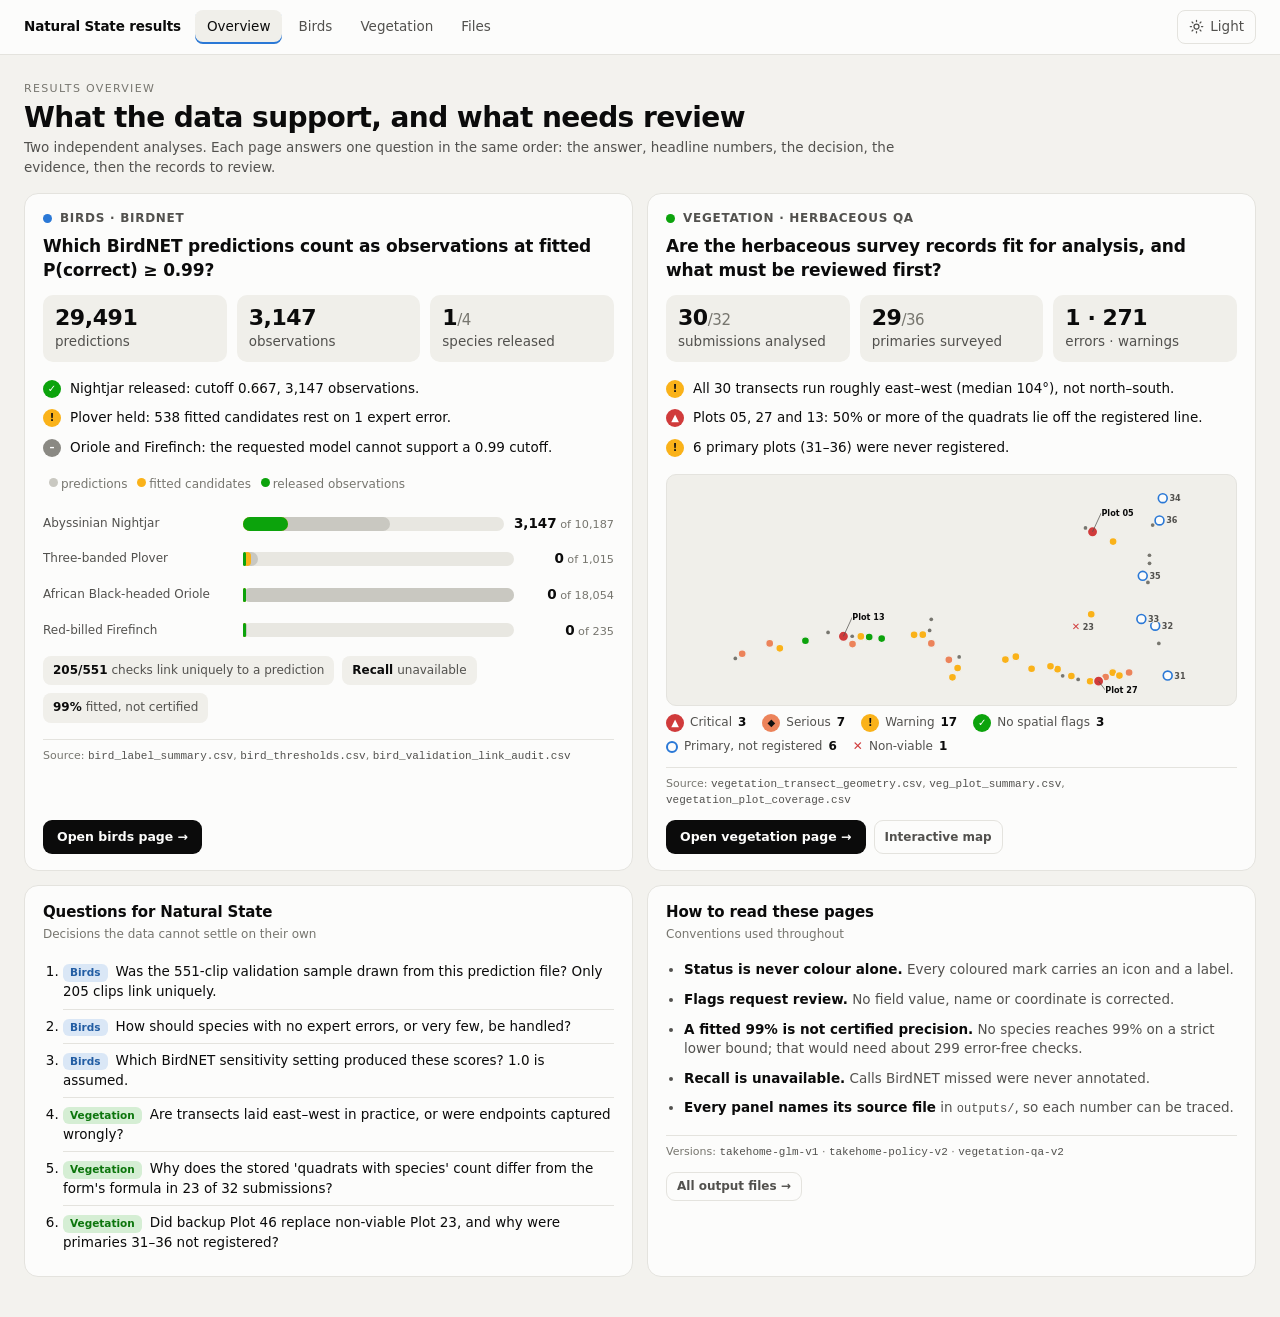
==== outputs/dashboard/index.html @ ff67991f "Add dashboard for analysis results and output downloads" ====
<!doctype html>
<html lang="en">
<head>
<meta charset="utf-8">
<meta name="viewport" content="width=device-width, initial-scale=1">
<title>Results overview</title>
<script>try{var t=localStorage.getItem('ns-theme');if(t==='light'||t==='dark')document.documentElement.dataset.theme=t}catch(e){}</script>
<style>/* Results dashboard. Inlined into every page by src/dashboard.py. */
:root {
  --page:#f3f2ee; --s1:#fcfcfb; --s2:#f0efea; --ln:#e4e3de; --track:#e8e7e1;
  --t1:#0b0b0b; --t2:#52514e; --t3:#77766f; --blue:#2a78d6; --muted-bar:#c9c8c1;
  --answer-bg:#eaf2fc; --answer-ln:#bcd5f3; --answer-t:#1d5fae;
  --good:#0ca30c; --warning:#fab219; --serious:#ec835a; --critical:#d03b3b; --info:#8a8983;
  color-scheme: light;
}
/* Dark tokens: follow the OS until the viewer picks a theme (data-theme on <html>). */
@media (prefers-color-scheme: dark) {
  :root:not([data-theme="light"]) {
    --page:#121211; --s1:#1a1a19; --s2:#22221f; --ln:#2e2e2a; --track:#2a2a27;
    --t1:#f0efec; --t2:#c3c2b7; --t3:#8f8e86; --blue:#3987e5; --muted-bar:#4a4944;
    --answer-bg:#172030; --answer-ln:#23406a; --answer-t:#86b6ef; color-scheme: dark;
  }
}
:root[data-theme="dark"] {
  --page:#121211; --s1:#1a1a19; --s2:#22221f; --ln:#2e2e2a; --track:#2a2a27;
  --t1:#f0efec; --t2:#c3c2b7; --t3:#8f8e86; --blue:#3987e5; --muted-bar:#4a4944;
  --answer-bg:#172030; --answer-ln:#23406a; --answer-t:#86b6ef; color-scheme: dark;
}
* { box-sizing:border-box; }
html { -webkit-text-size-adjust:100%; }
body { margin:0; background:var(--page); color:var(--t1); font:13.5px/1.45 Inter, "Segoe UI", system-ui, -apple-system, sans-serif; }
a { color:inherit; }
code { font:12px ui-monospace, Consolas, monospace; }
button, select, input { font:inherit; color:inherit; }
:focus-visible { outline:2px solid var(--blue); outline-offset:2px; }

/* navigation */
.nav { position:sticky; top:0; z-index:5; display:flex; align-items:center; gap:6px 14px; flex-wrap:wrap;
  padding:10px 24px; background:var(--s1); border-bottom:1px solid var(--ln); }
.brand { font-weight:700; letter-spacing:-.01em; }
.tabs { display:flex; gap:4px; overflow-x:auto; max-width:100%; }
.tab { padding:7px 12px; border-radius:8px; color:var(--t2); text-decoration:none; white-space:nowrap; }
.tab:hover { color:var(--t1); background:var(--s2); }
.tab.on { color:var(--t1); background:var(--s2); box-shadow:inset 0 -2px 0 var(--blue); }
.theme { margin-left:auto; display:inline-flex; align-items:center; gap:6px; padding:6px 11px; border-radius:8px;
  border:1px solid var(--ln); background:var(--s1); cursor:pointer; color:var(--t2); }
.theme:hover { color:var(--t1); background:var(--s2); }
.theme svg { width:15px; height:15px; }
.theme .moon, .theme[data-mode="dark"] .sun { display:none; }
.theme[data-mode="dark"] .moon { display:inline; }

/* page frame */
.wrap { max-width:1360px; margin:0 auto; padding:26px 24px 40px; }
.eyebrow { font-size:11px; letter-spacing:.12em; text-transform:uppercase; color:var(--t3); }
h1 { font-size:28px; margin:4px 0; letter-spacing:-.02em; line-height:1.2; }
.sub { color:var(--t2); margin:0 0 16px; max-width:900px; }
.answer { background:var(--answer-bg); border:1px solid var(--answer-ln); border-radius:12px; padding:11px 14px; margin:0 0 14px; }
.answer b { color:var(--answer-t); margin-right:4px; }
.notice { border:1px dashed var(--t3); border-radius:12px; padding:16px 18px; color:var(--t2); background:var(--s1); }
.notice b { color:var(--t1); }
.stack { display:grid; gap:14px; }
.grid { display:grid; grid-template-columns:7fr 5fr; gap:14px; align-items:start; }
.two { display:grid; grid-template-columns:1fr 1fr; gap:14px; align-items:stretch; }
.card { background:var(--s1); border:1px solid var(--ln); border-radius:14px; padding:16px 18px; min-width:0; }
.card h2 { font-size:15px; margin:0; letter-spacing:-.01em; }
.cs { color:var(--t3); font-size:12px; margin:2px 0 12px; }
.src { color:var(--t3); font-size:11px; margin-top:12px; border-top:1px solid var(--ln); padding-top:8px; }
.src code { color:var(--t2); font-size:11px; }
.note { color:var(--t3); font-size:11.5px; margin-top:8px; }
.btn { display:inline-flex; align-items:center; gap:6px; padding:7px 13px; border-radius:9px; font-weight:600; font-size:12.5px;
  text-decoration:none; cursor:pointer; border:1px solid transparent; white-space:nowrap; }
.btn.primary { background:var(--t1); color:var(--s1); }
.btn.primary:hover { opacity:.88; }
.btn.ghost { padding:5px 10px; font-size:12px; background:transparent; color:var(--t2); border-color:var(--ln); }
.btn.ghost:hover { background:var(--s2); color:var(--t1); }
.actions { display:flex; gap:8px; flex-wrap:wrap; margin-top:12px; }

/* headline numbers */
.kpis { display:grid; grid-template-columns:repeat(auto-fit, minmax(170px, 1fr)); gap:12px; margin-bottom:14px; }
.kpi { background:var(--s1); border:1px solid var(--ln); border-radius:14px; padding:14px 16px; }
.kpis.mini { grid-template-columns:repeat(3, 1fr); gap:10px; margin-bottom:12px; }
.kpis.mini .kpi { background:var(--s2); border:0; border-radius:10px; padding:10px 12px; }
.kv { font-size:26px; font-weight:700; letter-spacing:-.02em; font-variant-numeric:tabular-nums; line-height:1.15; }
.mini .kv { font-size:22px; }
.kv small { font-size:15px; color:var(--t3); font-weight:500; }
.kl { color:var(--t2); margin-top:2px; }
.ks { color:var(--t3); font-size:11px; margin-top:2px; }

/* status: never colour alone, always icon + label */
.ic { flex:0 0 18px; width:18px; height:18px; border-radius:50%; display:inline-flex; align-items:center; justify-content:center;
  font-size:10px; font-weight:800; font-style:normal; line-height:1; }
.s-critical { background:var(--critical); color:#fff; } .s-serious { background:var(--serious); color:#111; }
.s-warning { background:var(--warning); color:#111; } .s-good { background:var(--good); color:#fff; }
.s-info { background:var(--info); color:#fff; }
.chip { display:inline-flex; align-items:center; gap:6px; background:var(--s2); border-radius:20px; padding:2px 10px 2px 3px;
  font-size:12px; white-space:nowrap; }
.chip .ic { flex-basis:17px; width:17px; height:17px; }
.sv { display:inline-block; width:9px; height:9px; border-radius:50%; margin:0 3px 0 6px; vertical-align:1px; }
.fl { list-style:none; padding:0; margin:0 0 12px; }
.fl li { display:flex; gap:9px; align-items:flex-start; padding:5px 0; }
.fl .ic { margin-top:1px; }

/* overview */
.ov { display:flex; flex-direction:column; }
.ovh { font-size:12px; letter-spacing:.06em; text-transform:uppercase; color:var(--t2); display:flex; align-items:center; gap:8px; font-weight:600; }
.dot { width:9px; height:9px; border-radius:50%; display:inline-block; }
.q { font-size:17px; font-weight:650; letter-spacing:-.01em; margin:6px 0 12px; }
.ov .actions { margin-top:auto; padding-top:12px; }
.limits { display:flex; flex-wrap:wrap; gap:8px; margin:8px 0 4px; }
.limits span { background:var(--s2); border-radius:8px; padding:6px 10px; color:var(--t2); font-size:12px; }
.limits b { color:var(--t1); margin-right:4px; }
.qs { margin:0; padding-left:20px; }
.qs li { padding:7px 0; border-top:1px solid var(--ln); } .qs li:first-child { border-top:0; }
.tag { display:inline-block; font-size:10.5px; font-weight:650; border-radius:6px; padding:1px 7px; margin-right:8px; }
.tag-birds { background:color-mix(in srgb, var(--blue) 16%, transparent); color:color-mix(in srgb, var(--blue) 75%, var(--t1)); }
.tag-vegetation { background:color-mix(in srgb, var(--good) 16%, transparent); color:color-mix(in srgb, var(--good) 70%, var(--t1)); }
.rules { margin:0; padding-left:18px; } .rules li { padding:5px 0; color:var(--t2); } .rules b { color:var(--t1); }

/* birds */
.scs { display:grid; grid-template-columns:repeat(auto-fit, minmax(240px, 1fr)); gap:12px; }
.sc { background:var(--s2); border-radius:12px; padding:12px 14px; display:flex; flex-direction:column; gap:10px; }
.scn { font-weight:650; font-size:14px; }
.sc .chip { align-self:flex-start; background:var(--s1); }
.scg { display:grid; grid-template-columns:repeat(3, 1fr); gap:6px; }
.scg b { display:block; font-size:17px; font-variant-numeric:tabular-nums; } .scg b small { font-size:12px; color:var(--t3); font-weight:500; }
.scg span { color:var(--t3); font-size:11px; }
.scw { color:var(--t2); font-size:12px; border-top:1px solid var(--ln); padding-top:8px; }
.cms { display:grid; grid-template-columns:repeat(auto-fit, minmax(250px, 1fr)); gap:12px; }
.cm { background:var(--s2); border-radius:10px; padding:10px 10px 8px; }
.cmh { font-size:12.5px; font-weight:650; margin:0 4px 4px; }
.cap { display:flex; flex-wrap:wrap; gap:4px 12px; font-size:11.5px; color:var(--t2); margin:2px 4px 0; }
.cap b { color:var(--t1); font-variant-numeric:tabular-nums; }
.ln-solid, .ln-dot { display:inline-block; width:16px; height:0; vertical-align:3px; margin-right:4px; border-top:2px solid var(--c, var(--t2)); }
.ln-dot { border-top-style:dotted; }
.fu { display:grid; grid-template-columns:minmax(120px, 190px) 1fr minmax(90px, auto); gap:10px; align-items:center; margin:8px 0; }
.ful { color:var(--t2); font-size:12px; overflow:hidden; text-overflow:ellipsis; white-space:nowrap; }
.fut { position:relative; height:14px; background:var(--track); border-radius:7px; }
.fb { position:absolute; left:0; top:0; height:14px; border-radius:7px; min-width:3px; }
.fb.pred { background:var(--muted-bar); }
.fun { text-align:right; font-weight:650; font-variant-numeric:tabular-nums; white-space:nowrap; } .fun small { color:var(--t3); font-weight:500; }
.lims { display:grid; grid-template-columns:repeat(auto-fit, minmax(200px, 1fr)); gap:12px; }
.lims div { background:var(--s2); border-radius:10px; padding:10px 12px; }
.lims b { display:block; font-size:17px; } .lims b small { font-size:12px; color:var(--t3); font-weight:500; }
.lims span { color:var(--t2); font-size:12px; }

/* vegetation */
.mapwrap { background:var(--s2); border-radius:10px; border:1px solid var(--ln); padding:4px; }
.legend { display:flex; flex-wrap:wrap; gap:6px 16px; margin-top:8px; color:var(--t2); font-size:12px; }
.lg { display:inline-flex; align-items:center; gap:6px; } .lg b { color:var(--t1); }
.ring { width:12px; height:12px; border-radius:50%; border:2px solid var(--blue); display:inline-block; }
.xx { color:var(--critical); font-weight:800; }
.fd { display:grid; grid-template-columns:22px 1fr auto; gap:10px; align-items:start; padding:10px 0; border-top:1px solid var(--ln); }
.fd:first-of-type { border-top:0; }
.ft { font-weight:600; } .fs { color:var(--t3); font-size:12px; }
.fn { font-size:18px; font-weight:700; font-variant-numeric:tabular-nums; } .fn small { font-size:12px; color:var(--t3); font-weight:500; }
.prio { margin-top:12px; background:var(--s2); border-radius:10px; padding:12px 14px; font-size:12px; color:var(--t2); }
.prioh { color:var(--t1); font-weight:650; margin-bottom:6px; }
.prio .pr { display:grid; grid-template-columns:17px 120px 1fr; gap:8px; align-items:center; padding:3px 0; }
.prio .ic { width:17px; height:17px; }
.prio b { color:var(--t1); font-weight:600; }
.prio p { margin:8px 0 0; color:var(--t3); font-size:11.5px; }
.br { display:grid; grid-template-columns:minmax(150px, 250px) 1fr 40px; gap:10px; align-items:center; margin:6px 0; }
.bl { color:var(--t2); font-size:12px; white-space:nowrap; overflow:hidden; text-overflow:ellipsis; display:flex; gap:6px; align-items:center; }
.bl code { color:var(--t1); font-size:11px; }
.bl .ic { width:14px; height:14px; flex-basis:14px; font-size:8px; }
.bt { height:10px; background:var(--track); border-radius:5px; } .bf { height:10px; border-radius:5px; min-width:4px; }
.bn { text-align:right; font-weight:600; font-variant-numeric:tabular-nums; }
.toolbar { display:flex; align-items:center; gap:10px; flex-wrap:wrap; margin-bottom:10px; color:var(--t2); font-size:12px; }
.toolbar select { padding:6px 10px; border-radius:8px; border:1px solid var(--ln); background:var(--s1); }

/* charts: every theme-dependent colour comes from a token */
svg { display:block; overflow:visible; }
.gr { stroke:var(--ln); stroke-width:1; }
.ax { fill:var(--t3); font-size:10.5px; }
.lb { fill:var(--t2); font-size:11px; font-weight:600; }
.lbk { fill:var(--t1); }
.halo { stroke:var(--s2); stroke-width:2; }
.curve { stroke:var(--t1); stroke-width:2; fill:none; }
.target { stroke:var(--t2); stroke-width:1; stroke-dasharray:3 3; }
.firth { stroke:var(--t2); stroke-width:1.5; stroke-dasharray:2 3; }
.leader { stroke:var(--t2); stroke-width:1; }
.planned { fill:var(--s1); stroke:var(--blue); stroke-width:2.2; }
.backup { fill:var(--t3); }
.pt-ok { fill:var(--blue); opacity:.55; } .pt-bad { fill:var(--critical); }
.stem-cont { stroke:var(--blue); } .dot-cont { fill:var(--blue); }
.stem-flat { stroke:var(--info); } .dot-flat { fill:var(--info); }

/* tables */
.tw { overflow-x:auto; }
table { width:100%; border-collapse:collapse; font-variant-numeric:tabular-nums; }
th { text-align:left; color:var(--t3); font-weight:500; font-size:11.5px; padding:7px 8px; border-bottom:1px solid var(--ln); vertical-align:bottom; }
td { padding:8px; border-bottom:1px solid var(--ln); }
tr:last-child td { border-bottom:0; }
th.n, td.n { text-align:right; }
th button.sort { all:unset; cursor:pointer; display:inline-flex; gap:4px; align-items:center; border-radius:4px; }
th button.sort:focus-visible { outline:2px solid var(--blue); outline-offset:2px; }
th button.sort::after { content:"↕"; opacity:.35; font-size:10px; }
th[aria-sort="ascending"] button.sort::after { content:"↑"; opacity:1; }
th[aria-sort="descending"] button.sort::after { content:"↓"; opacity:1; }
th[aria-sort] { color:var(--t1); }
.ci { display:block; color:var(--t3); font-size:11px; }
tbody tr:hover td { background:color-mix(in srgb, var(--s2) 70%, transparent); }

/* files */
.search { position:relative; width:280px; max-width:100%; }
.search input { width:100%; padding:9px 12px 9px 34px; border-radius:10px; border:1px solid var(--ln); background:var(--s1); outline:none; }
.search input:focus { border-color:var(--blue); }
.search svg { position:absolute; left:11px; top:50%; transform:translateY(-50%); color:var(--t3); }
.head-row { display:flex; gap:16px; align-items:flex-end; justify-content:space-between; flex-wrap:wrap; margin-bottom:18px; }
.gh { display:flex; align-items:baseline; gap:10px; flex-wrap:wrap; margin-bottom:6px; }
.gh span { color:var(--t3); font-size:12px; }
.files { list-style:none; margin:0; padding:0; }
.file { display:grid; grid-template-columns:auto 1fr auto auto; gap:14px; align-items:center; padding:11px 0; border-top:1px solid var(--ln); }
.file:first-child { border-top:0; }
.badge { font:700 10px ui-monospace, Consolas, monospace; padding:4px 0; width:44px; text-align:center; border-radius:6px; letter-spacing:.04em; }
.b-csv { background:color-mix(in srgb, var(--good) 15%, transparent); color:color-mix(in srgb, var(--good) 65%, var(--t1)); }
.b-json { background:color-mix(in srgb, var(--blue) 15%, transparent); color:color-mix(in srgb, var(--blue) 70%, var(--t1)); }
.b-geo, .b-html { background:color-mix(in srgb, var(--serious) 18%, transparent); color:color-mix(in srgb, var(--serious) 55%, var(--t1)); }
.b-png, .b-other { background:var(--s2); color:var(--t2); }
.fmain { min-width:0; }
.fname { font:600 13px ui-monospace, Consolas, monospace; text-decoration:none; word-break:break-all; }
.fname:hover { color:var(--blue); text-decoration:underline; }
.fdesc { color:var(--t2); font-size:12.5px; margin-top:1px; }
.fdesc.missing { color:var(--t3); font-style:italic; }
.fmeta { color:var(--t3); font-size:12px; white-space:nowrap; font-variant-numeric:tabular-nums; }
.factions { display:flex; gap:6px; }
.figs { display:grid; grid-template-columns:repeat(auto-fill, minmax(220px, 1fr)); gap:14px; padding:6px 0 4px; }
.fig { border-radius:12px; overflow:hidden; border:1px solid var(--ln); background:var(--s2); display:flex; flex-direction:column; }
.fig:hover { border-color:var(--t3); }
.fig > a { display:block; }
.fig img { display:block; width:100%; aspect-ratio:4/3; object-fit:cover; object-position:top; background:#fff; }
.fcap { padding:8px 10px; font-size:12px; font-weight:600; display:flex; gap:7px; align-items:center; background:var(--s1); flex:1; }
.fcap .btn { margin-left:auto; }
.fcode { font:600 10px ui-monospace, Consolas, monospace; color:var(--t3); background:var(--s2); padding:1px 5px; border-radius:4px; }
.empty { text-align:center; color:var(--t3); padding:30px; }
dialog { width:min(1100px, calc(100vw - 24px)); max-height:calc(100vh - 48px); padding:0; border:0; border-radius:16px;
  background:var(--s1); color:var(--t1); box-shadow:0 20px 60px rgba(0,0,0,.35); }
dialog::backdrop { background:rgba(10,10,8,.5); }
.dh { display:flex; align-items:center; gap:10px; flex-wrap:wrap; padding:14px 18px; border-bottom:1px solid var(--ln); }
.dh h2 { margin:0; font:600 14px ui-monospace, Consolas, monospace; flex:1; word-break:break-all; }
.dh small { color:var(--t3); }
.db { overflow:auto; max-height:calc(100vh - 140px); }
.db table { width:auto; font-size:12px; }
.db th, .db td { white-space:nowrap; max-width:320px; overflow:hidden; text-overflow:ellipsis; }
.db th { position:sticky; top:0; background:var(--s2); color:var(--t1); font-weight:650; }
.db pre { margin:0; padding:16px 18px; font:12px/1.5 ui-monospace, Consolas, monospace; white-space:pre-wrap; word-break:break-word; }

@media (max-width:900px) {
  .grid, .two { grid-template-columns:1fr; }
  .wrap { padding:20px 16px 32px; }
  .nav { padding:10px 16px; }
  h1 { font-size:23px; }
  .kpis { grid-template-columns:repeat(2, minmax(0, 1fr)); }
  .kpis.mini { grid-template-columns:repeat(3, minmax(0, 1fr)); }
  .file { grid-template-columns:auto 1fr; }
  .fmeta, .factions { grid-column:2; }
  .br { grid-template-columns:minmax(0, 1fr) 30% 34px; }
  .fu { grid-template-columns:minmax(0, 1fr) 30% auto; }
  .prio .pr { grid-template-columns:17px 1fr; } .prio .pr span:last-child { grid-column:2; }
}
@media (max-width:480px) {
  .kpis.mini .kv { font-size:18px; }
  .kv { font-size:22px; }
}
figure.fig { margin:0; }
.fcap { flex-wrap:wrap; }
.lb { paint-order:stroke; stroke:var(--s2); stroke-width:3px; stroke-linejoin:round; }
</style>
</head>
<body>
<nav class="nav" aria-label="Dashboard pages"><span class="brand">Natural State results</span><div class="tabs"><a class="tab on" href="index.html" aria-current=page>Overview</a><a class="tab" href="birds.html">Birds</a><a class="tab" href="vegetation.html">Vegetation</a><a class="tab" href="files.html">Files</a></div>
<button type="button" id="theme-toggle" class="theme" aria-pressed="false" aria-label="Dark theme"><svg class="sun" viewBox="0 0 24 24" fill="none" stroke="currentColor" stroke-width="2" stroke-linecap="round" aria-hidden="true"><circle cx="12" cy="12" r="4"/><path d="M12 2v2M12 20v2M4.9 4.9l1.4 1.4M17.7 17.7l1.4 1.4M2 12h2M20 12h2M4.9 19.1l1.4-1.4M17.7 6.3l1.4-1.4"/></svg><svg class="moon" viewBox="0 0 24 24" fill="none" stroke="currentColor" stroke-width="2" stroke-linecap="round" aria-hidden="true"><path d="M21 12.8A9 9 0 1 1 11.2 3a7 7 0 0 0 9.8 9.8z"/></svg><span class="tlabel">Light</span></button></nav>
<main class="wrap">
<div class="eyebrow">Results overview</div>
<h1>What the data support, and what needs review</h1>
<p class="sub">Two independent analyses. Each page answers one question in the same order: the answer, headline numbers,
the decision, the evidence, then the records to review.</p>
<div class="two">
  <section class="card ov"><div class="ovh"><span class="dot" style="background:var(--blue)"></span>Birds · BirdNET</div><div class="q">Which BirdNET predictions count as observations at fitted P(correct) ≥ 0.99?</div><div class="kpis mini"><div class="kpi"><div class="kv">29,491</div><div class="kl">predictions</div></div><div class="kpi"><div class="kv">3,147</div><div class="kl">observations</div></div><div class="kpi"><div class="kv">1<small>/4</small></div><div class="kl">species released</div></div></div><ul class="fl"><li><i class="ic s-good" aria-hidden="true">✓</i><span>Nightjar released: cutoff 0.667, 3,147 observations.</span></li><li><i class="ic s-warning" aria-hidden="true">!</i><span>Plover held: 538 fitted candidates rest on 1 expert error.</span></li><li><i class="ic s-info" aria-hidden="true">–</i><span>Oriole and Firefinch: the requested model cannot support a 0.99 cutoff.</span></li></ul><div class="cs"><span class="sv" style="background:var(--muted-bar)"></span>predictions <span class="sv" style="background:#fab219"></span>fitted candidates <span class="sv" style="background:#0ca30c"></span>released observations</div><div class="fu"><div class="ful">Abyssinian Nightjar</div><div class="fut" title="10,187 predictions · 3,147 fitted candidates · 3,147 released observations"><div class="fb pred" style="width:56.43%"></div><div class="fb" style="width:17.43%;background:#fab219"></div><div class="fb" style="width:17.43%;background:#0ca30c"></div></div><div class="fun">3,147<small> of 10,187</small></div></div><div class="fu"><div class="ful">Three-banded Plover</div><div class="fut" title="1,015 predictions · 538 fitted candidates · 0 released observations"><div class="fb pred" style="width:5.62%"></div><div class="fb" style="width:2.98%;background:#fab219"></div><div class="fb" style="width:0.00%;background:#0ca30c"></div></div><div class="fun">0<small> of 1,015</small></div></div><div class="fu"><div class="ful">African Black-headed Oriole</div><div class="fut" title="18,054 predictions · 0 fitted candidates · 0 released observations"><div class="fb pred" style="width:100.00%"></div><div class="fb" style="width:0.00%;background:#fab219"></div><div class="fb" style="width:0.00%;background:#0ca30c"></div></div><div class="fun">0<small> of 18,054</small></div></div><div class="fu"><div class="ful">Red-billed Firefinch</div><div class="fut" title="235 predictions · 0 fitted candidates · 0 released observations"><div class="fb pred" style="width:1.30%"></div><div class="fb" style="width:0.00%;background:#fab219"></div><div class="fb" style="width:0.00%;background:#0ca30c"></div></div><div class="fun">0<small> of 235</small></div></div><div class="limits"><span><b>205/551</b>checks link uniquely to a prediction</span><span><b>Recall</b>unavailable</span><span><b>99%</b>fitted, not certified</span></div><div class="src">Source: <code>bird_label_summary.csv</code>, <code>bird_thresholds.csv</code>, <code>bird_validation_link_audit.csv</code></div><div class="actions"><a class="btn primary" href="birds.html">Open birds page →</a></div></section>
  <section class="card ov"><div class="ovh"><span class="dot" style="background:var(--good)"></span>Vegetation · herbaceous QA</div><div class="q">Are the herbaceous survey records fit for analysis, and what must be reviewed first?</div><div class="kpis mini"><div class="kpi"><div class="kv">30<small>/32</small></div><div class="kl">submissions analysed</div></div><div class="kpi"><div class="kv">29<small>/36</small></div><div class="kl">primaries surveyed</div></div><div class="kpi"><div class="kv">1 · 271</div><div class="kl">errors · warnings</div></div></div><ul class="fl"><li><i class="ic s-warning" aria-hidden="true">!</i><span>All 30 transects run roughly east–west (median 104°), not north–south.</span></li><li><i class="ic s-critical" aria-hidden="true">▲</i><span>Plots 05, 27 and 13: 50% or more of the quadrats lie off the registered line.</span></li><li><i class="ic s-warning" aria-hidden="true">!</i><span>6 primary plots (31–36) were never registered.</span></li></ul><div class="mapwrap"><svg viewBox="0 0 760 300" width="100%" role="img" aria-label="Map of 30 registered plots coloured by spatial review priority"><circle cx="551.6" cy="271.5" r="2.5" class="backup"><title>Plot 45: backup, unused</title></circle><circle cx="390.4" cy="241.0" r="2.5" class="backup"><title>Plot 44: backup, unused</title></circle><circle cx="245.5" cy="213.0" r="2.5" class="backup"><title>Plot 43: backup, unused</title></circle><circle cx="530.6" cy="266.6" r="2.5" class="backup"><title>Plot 42: backup, unused</title></circle><circle cx="350.4" cy="205.2" r="2.5" class="backup"><title>Plot 41: backup, unused</title></circle><circle cx="87.1" cy="243.1" r="2.5" class="backup"><title>Plot 40: backup, unused</title></circle><circle cx="352.6" cy="190.1" r="2.5" class="backup"><title>Plot 39: backup, unused</title></circle><circle cx="212.8" cy="207.8" r="2.5" class="backup"><title>Plot 38: backup, unused</title></circle><circle cx="561.5" cy="66.3" r="2.5" class="backup"><title>Plot 37: backup, unused</title></circle><g><title>Plot 23: registered non-viable</title><text x="548.7" y="205.0" text-anchor="middle" class="xx" fill="#d03b3b">✕</text><text x="557.7" y="204.0" class="lb">23</text></g><g><title>Plot 31: primary, not registered</title><circle cx="672.9" cy="266.3" r="6" class="planned"/><text x="681.9" y="270.3" class="lb">31</text></g><g><title>Plot 32: primary, not registered</title><circle cx="656.0" cy="198.8" r="6" class="planned"/><text x="665.0" y="202.8" class="lb">32</text></g><g><title>Plot 33: primary, not registered</title><circle cx="637.2" cy="189.6" r="6" class="planned"/><text x="646.2" y="193.6" class="lb">33</text></g><g><title>Plot 34: primary, not registered</title><circle cx="666.2" cy="26.0" r="6" class="planned"/><text x="675.2" y="30.0" class="lb">34</text></g><g><title>Plot 35: primary, not registered</title><circle cx="639.1" cy="131.2" r="6" class="planned"/><text x="648.1" y="135.2" class="lb">35</text></g><g><title>Plot 36: primary, not registered</title><circle cx="661.8" cy="56.2" r="6" class="planned"/><text x="670.8" y="60.2" class="lb">36</text></g><circle cx="660.9" cy="222.7" r="2.5" class="backup"><title>Plot 47: backup, unused</title></circle><circle cx="646.1" cy="140.1" r="2.5" class="backup"><title>Plot 48: backup, unused</title></circle><circle cx="648.3" cy="114.2" r="2.5" class="backup"><title>Plot 49: backup, unused</title></circle><circle cx="652.5" cy="62.4" r="2.5" class="backup"><title>Plot 50: backup, unused</title></circle><circle cx="648.2" cy="103.3" r="2.5" class="backup"><title>Plot 51: backup, unused</title></circle><circle cx="285.4" cy="216.2" r="5.5" fill="#0ca30c" class="halo"><title>Plot 24: No spatial flags · 0/20 quadrats off the line</title></circle><circle cx="182.1" cy="219.2" r="5.5" fill="#0ca30c" class="halo"><title>Plot 17: No spatial flags · 0/20 quadrats off the line</title></circle><circle cx="268.5" cy="214.0" r="5.5" fill="#0ca30c" class="halo"><title>Plot 02: No spatial flags · 0/20 quadrats off the line</title></circle><circle cx="341.1" cy="210.9" r="5.5" fill="#fab219" class="halo"><title>Plot 15: Warning · 4/20 quadrats off the line</title></circle><circle cx="598.4" cy="262.4" r="5.5" fill="#fab219" class="halo"><title>Plot 30: Warning · 4/20 quadrats off the line</title></circle><circle cx="523.7" cy="257.6" r="5.5" fill="#fab219" class="halo"><title>Plot 03: Warning · 3/20 quadrats off the line</title></circle><circle cx="381.3" cy="268.7" r="5.5" fill="#fab219" class="halo"><title>Plot 25: Warning · 2/20 quadrats off the line</title></circle><circle cx="453.0" cy="244.7" r="5.5" fill="#fab219" class="halo"><title>Plot 21: Warning · 2/20 quadrats off the line</title></circle><circle cx="467.2" cy="240.7" r="5.5" fill="#fab219" class="halo"><title>Plot 29: Warning · 2/20 quadrats off the line</title></circle><circle cx="329.3" cy="211.1" r="5.5" fill="#fab219" class="halo"><title>Plot 20: Warning · 2/20 quadrats off the line</title></circle><circle cx="488.5" cy="257.1" r="5.5" fill="#fab219" class="halo"><title>Plot 11: Warning · 2/20 quadrats off the line</title></circle><circle cx="567.8" cy="274.0" r="5.5" fill="#fab219" class="halo"><title>Plot 26: Warning · 4/20 quadrats off the line</title></circle><circle cx="607.5" cy="266.3" r="5.5" fill="#fab219" class="halo"><title>Plot 10: Warning · 2/20 quadrats off the line</title></circle><circle cx="514.1" cy="253.7" r="5.5" fill="#fab219" class="halo"><title>Plot 22: Warning · 2/20 quadrats off the line</title></circle><circle cx="542.4" cy="266.9" r="5.5" fill="#fab219" class="halo"><title>Plot 16: Warning · 0/20 quadrats off the line</title></circle><circle cx="598.9" cy="84.8" r="5.5" fill="#fab219" class="halo"><title>Plot 46: Warning · 1/20 quadrats off the line</title></circle><circle cx="569.3" cy="183.3" r="5.5" fill="#fab219" class="halo"><title>Plot 09: Warning · 2/20 quadrats off the line</title></circle><circle cx="147.4" cy="229.4" r="5.5" fill="#fab219" class="halo"><title>Plot 12: Warning · 2/20 quadrats off the line</title></circle><circle cx="388.3" cy="256.0" r="5.5" fill="#fab219" class="halo"><title>Plot 18: Warning · 1/20 quadrats off the line</title></circle><circle cx="257.2" cy="213.3" r="5.5" fill="#fab219" class="halo"><title>Plot 28: Warning · 0/20 quadrats off the line</title></circle><circle cx="352.7" cy="222.7" r="5.5" fill="#ec835a" class="halo"><title>Plot 07: Serious · 9/20 quadrats off the line</title></circle><circle cx="588.8" cy="268.2" r="5.5" fill="#ec835a" class="halo"><title>Plot 19: Serious · 9/20 quadrats off the line</title></circle><circle cx="620.6" cy="262.1" r="5.5" fill="#ec835a" class="halo"><title>Plot 14: Serious · 7/20 quadrats off the line</title></circle><circle cx="96.4" cy="236.7" r="5.5" fill="#ec835a" class="halo"><title>Plot 08: Serious · 6/20 quadrats off the line</title></circle><circle cx="376.4" cy="245.0" r="5.5" fill="#ec835a" class="halo"><title>Plot 04: Serious · 5/20 quadrats off the line</title></circle><circle cx="133.7" cy="222.7" r="5.5" fill="#ec835a" class="halo"><title>Plot 06: Serious · 6/20 quadrats off the line</title></circle><circle cx="245.9" cy="223.7" r="5.5" fill="#ec835a" class="halo"><title>Plot 01: Serious · 5/20 quadrats off the line</title></circle><circle cx="579.3" cy="273.9" r="7" fill="#d03b3b" class="halo"><title>Plot 27: Critical · 12/20 quadrats off the line</title></circle><circle cx="233.6" cy="213.1" r="7" fill="#d03b3b" class="halo"><title>Plot 13: Critical · 11/20 quadrats off the line</title></circle><circle cx="571.1" cy="71.5" r="7" fill="#d03b3b" class="halo"><title>Plot 05: Critical · 19/20 quadrats off the line</title></circle><line x1="579.3" y1="273.9" x2="588.3" y2="285.9" class="leader"/><text x="588.3" y="289.9" class="lb lbk">Plot 27</text><line x1="233.6" y1="213.1" x2="245.6" y2="187.1" class="leader"/><text x="245.6" y="191.1" class="lb lbk">Plot 13</text><line x1="571.1" y1="71.5" x2="583.1" y2="45.5" class="leader"/><text x="583.1" y="49.5" class="lb lbk">Plot 05</text></svg></div><div class="legend"><span class="lg"><i class="ic s-critical" aria-hidden="true">▲</i>Critical <b>3</b></span><span class="lg"><i class="ic s-serious" aria-hidden="true">◆</i>Serious <b>7</b></span><span class="lg"><i class="ic s-warning" aria-hidden="true">!</i>Warning <b>17</b></span><span class="lg"><i class="ic s-good" aria-hidden="true">✓</i>No spatial flags <b>3</b></span><span class="lg"><span class="ring"></span>Primary, not registered <b>6</b></span><span class="lg"><span class="xx">✕</span>Non-viable <b>1</b></span></div><div class="src">Source: <code>vegetation_transect_geometry.csv</code>, <code>veg_plot_summary.csv</code>, <code>vegetation_plot_coverage.csv</code></div><div class="actions"><a class="btn primary" href="vegetation.html">Open vegetation page →</a><a class="btn ghost" href="../transect_map.html">Interactive map</a></div></section>
</div>
<div class="two" style="margin-top:14px">
  <section class="card"><h2>Questions for Natural State</h2><div class="cs">Decisions the data cannot settle on their own</div><ol class="qs"><li><span class="tag tag-birds">Birds</span>Was the 551-clip validation sample drawn from this prediction file? Only 205 clips link uniquely.</li><li><span class="tag tag-birds">Birds</span>How should species with no expert errors, or very few, be handled?</li><li><span class="tag tag-birds">Birds</span>Which BirdNET sensitivity setting produced these scores? 1.0 is assumed.</li><li><span class="tag tag-vegetation">Vegetation</span>Are transects laid east–west in practice, or were endpoints captured wrongly?</li><li><span class="tag tag-vegetation">Vegetation</span>Why does the stored &#x27;quadrats with species&#x27; count differ from the form&#x27;s formula in 23 of 32 submissions?</li><li><span class="tag tag-vegetation">Vegetation</span>Did backup Plot 46 replace non-viable Plot 23, and why were primaries 31–36 not registered?</li></ol></section>
  <section class="card"><h2>How to read these pages</h2><div class="cs">Conventions used throughout</div><ul class="rules"><li><b>Status is never colour alone.</b> Every coloured mark carries an icon and a label.</li><li><b>Flags request review.</b> No field value, name or coordinate is corrected.</li><li><b>A fitted 99% is not certified precision.</b> No species reaches 99% on a strict lower bound; that would need about 299 error-free checks.</li><li><b>Recall is unavailable.</b> Calls BirdNET missed were never annotated.</li><li><b>Every panel names its source file</b> in <code>outputs/</code>, so each number can be traced.</li></ul><div class="src">Versions: <code>takehome-glm-v1</code> · <code>takehome-policy-v2</code> · <code>vegetation-qa-v2</code></div><div class="actions"><a class="btn ghost" href="files.html">All output files →</a></div></section>
</div></main>
<script>// Results dashboard behaviour. Inlined into every page by src/dashboard.py.
// No network access: previews read data embedded in the page at build time.
(() => {
  const root = document.documentElement;

  // ---- Theme toggle: OS setting until the viewer chooses; choice kept in localStorage.
  const toggle = document.getElementById('theme-toggle');
  const mq = window.matchMedia('(prefers-color-scheme: dark)');
  const effective = () => root.dataset.theme || (mq.matches ? 'dark' : 'light');
  const paint = () => {
    const dark = effective() === 'dark';
    toggle.setAttribute('aria-pressed', String(dark));
    toggle.dataset.mode = dark ? 'dark' : 'light';
    toggle.querySelector('.tlabel').textContent = dark ? 'Dark' : 'Light';
  };
  toggle.addEventListener('click', () => {
    const next = effective() === 'dark' ? 'light' : 'dark';
    root.dataset.theme = next;
    try { localStorage.setItem('ns-theme', next); } catch (e) { /* storage blocked: theme lasts for this page only */ }
    paint();
  });
  if (mq.addEventListener) mq.addEventListener('change', paint);
  paint();

  // ---- Sortable tables: numbers sort numerically (cells may carry data-v), text alphabetically.
  const cellValue = (row, i) => {
    const cell = row.cells[i];
    const raw = cell.dataset.v !== undefined ? cell.dataset.v : cell.textContent.trim();
    const num = Number(raw);
    return raw !== '' && !Number.isNaN(num) ? num : raw.toLowerCase();
  };
  const compare = (a, b) => {
    if (typeof a === typeof b) return a < b ? -1 : a > b ? 1 : 0;
    return typeof a === 'number' ? -1 : 1;
  };
  document.querySelectorAll('table.sortable').forEach(table => {
    const heads = [...table.tHead.rows[0].cells];
    heads.forEach((th, i) => {
      const button = th.querySelector('button.sort');
      if (!button) return;
      button.addEventListener('click', () => {
        const asc = th.getAttribute('aria-sort') !== 'ascending';
        heads.forEach(h => h.removeAttribute('aria-sort'));
        th.setAttribute('aria-sort', asc ? 'ascending' : 'descending');
        const body = table.tBodies[0];
        [...body.rows]
          .sort((r1, r2) => compare(cellValue(r1, i), cellValue(r2, i)) * (asc ? 1 : -1))
          .forEach(r => body.appendChild(r));
      });
    });
  });

  // ---- Vegetation review queue: filter rows by review priority.
  const priority = document.getElementById('priority-filter');
  if (priority) {
    priority.addEventListener('change', () => {
      let shown = 0;
      document.querySelectorAll('#queue tbody tr').forEach(r => {
        r.hidden = Boolean(priority.value) && r.dataset.priority !== priority.value;
        shown += r.hidden ? 0 : 1;
      });
      document.getElementById('queue-count').textContent = shown;
    });
  }

  // ---- Files page: filter by name or description.
  const filter = document.getElementById('file-filter');
  if (filter) {
    filter.addEventListener('input', () => {
      const term = filter.value.trim().toLowerCase();
      let total = 0;
      document.querySelectorAll('.group').forEach(group => {
        let shown = 0;
        group.querySelectorAll('[data-search]').forEach(el => {
          const hit = !term || el.dataset.search.includes(term);
          el.hidden = !hit;
          shown += hit ? 1 : 0;
        });
        group.hidden = shown === 0;
        total += shown;
      });
      document.getElementById('no-match').hidden = total > 0;
    });
  }

  // ---- Files page: previews embedded at build time, shown in a modal dialog.
  const dataEl = document.getElementById('preview-data');
  const dialog = document.getElementById('preview');
  if (dataEl && dialog) {
    const previews = JSON.parse(dataEl.textContent);
    const body = dialog.querySelector('.db');
    const el = (tag, text) => { const e = document.createElement(tag); if (text !== undefined) e.textContent = text; return e; };
    const show = name => {
      const p = previews[name];
      dialog.querySelector('h2').textContent = name;
      dialog.querySelector('small').textContent = p.note || '';
      dialog.querySelector('a.btn').setAttribute('href', p.href);
      body.replaceChildren();
      if (p.kind === 'table') {
        const table = el('table'), head = el('tr'), tbody = el('tbody');
        p.header.forEach(h => { const th = el('th', h); th.scope = 'col'; th.title = h; head.appendChild(th); });
        table.appendChild(el('thead')).appendChild(head);
        p.rows.forEach(row => {
          const tr = el('tr');
          row.forEach(v => { const td = el('td', v); td.title = v; tr.appendChild(td); });
          tbody.appendChild(tr);
        });
        table.appendChild(tbody);
        body.appendChild(table);
      } else {
        body.appendChild(el('pre', p.text));
      }
      dialog.showModal();
    };
    document.querySelectorAll('[data-preview]').forEach(b => b.addEventListener('click', () => show(b.dataset.preview)));
    dialog.querySelector('.close').addEventListener('click', () => dialog.close());
    dialog.addEventListener('click', e => { if (e.target === dialog) dialog.close(); });
  }
})();
</script>
</body>
</html>
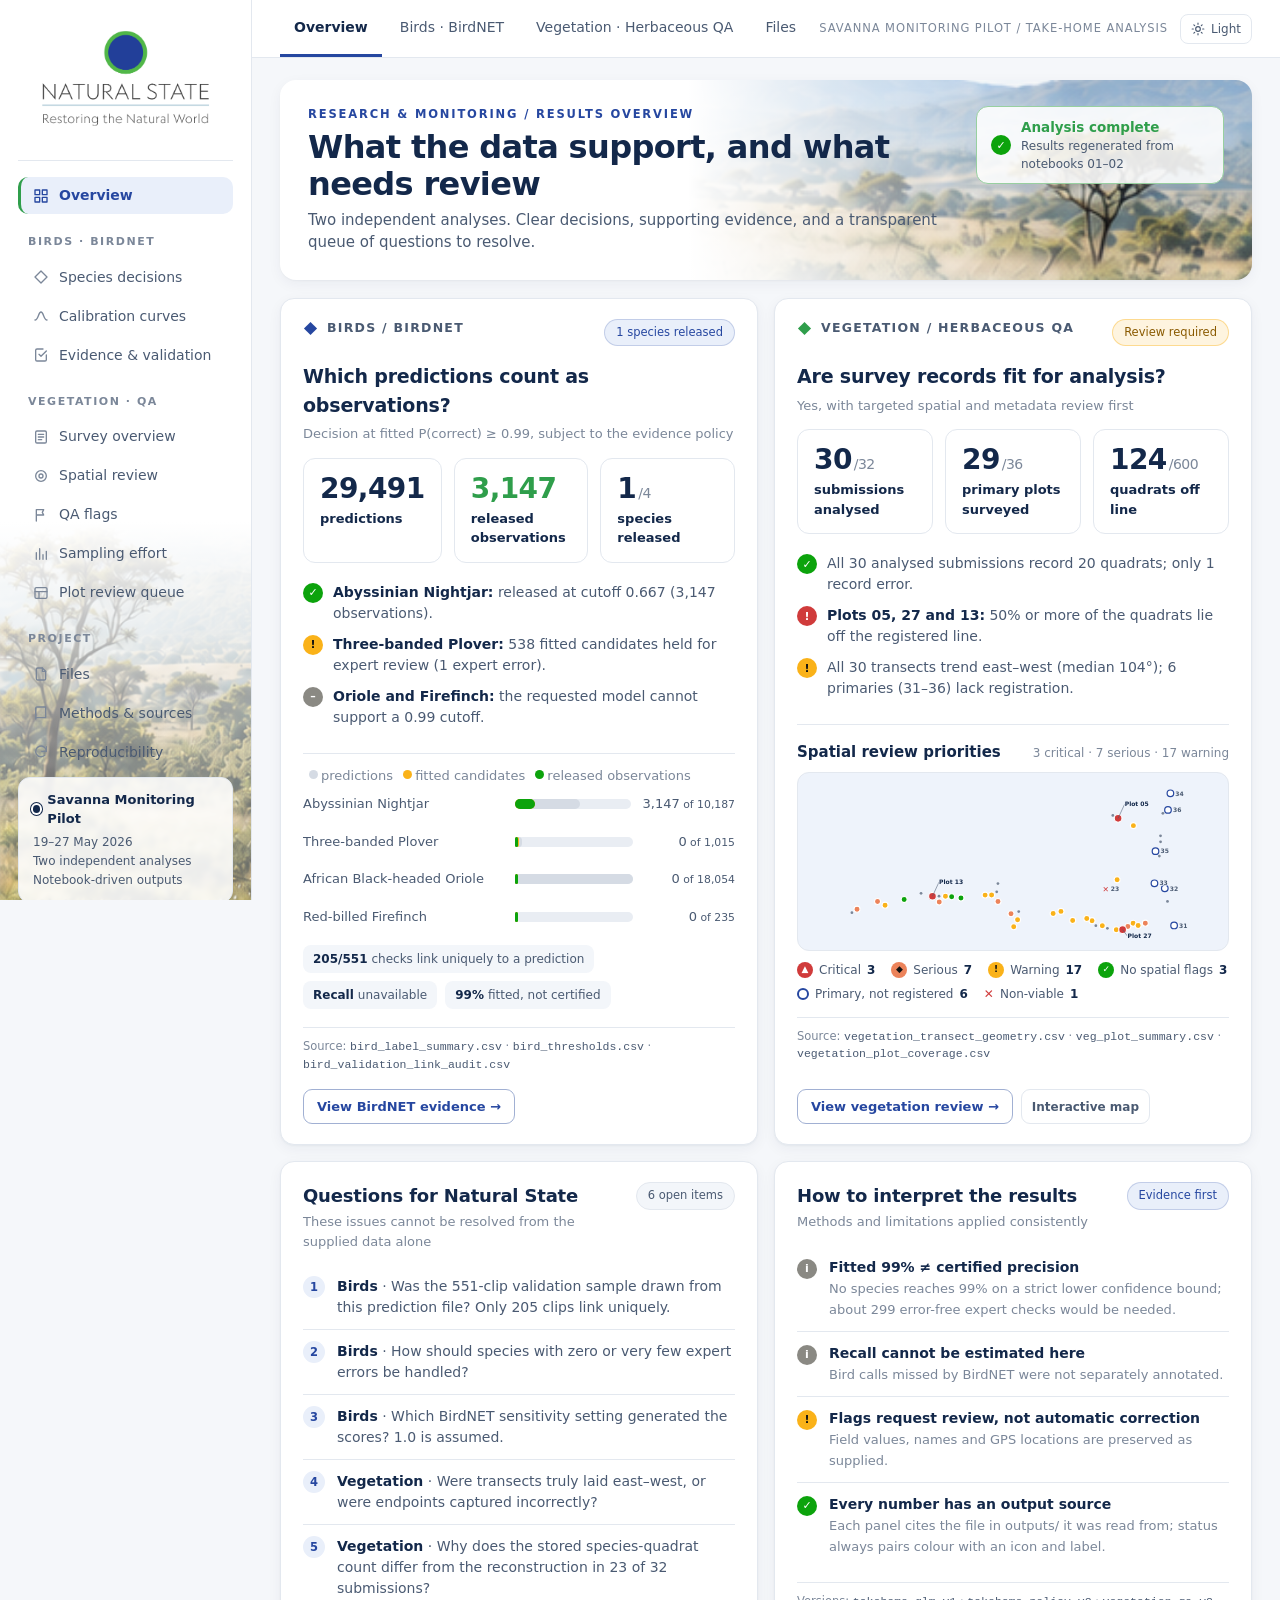
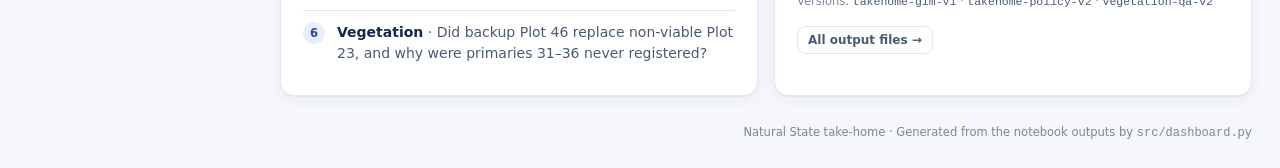
==== commit 13f1b1f2: "Redesign dashboard and prepare it for GitHub Pages - Restyle all four pages with Natural State brand" ====
--- a/outputs/dashboard/index.html
+++ b/outputs/dashboard/index.html
@@ -4,192 +4,270 @@
 <meta charset="utf-8">
 <meta name="viewport" content="width=device-width, initial-scale=1">
 <title>Results overview</title>
+<link rel="icon" href="assets/natural-state-mark.png">
 <script>try{var t=localStorage.getItem('ns-theme');if(t==='light'||t==='dark')document.documentElement.dataset.theme=t}catch(e){}</script>
 <style>/* Results dashboard. Inlined into every page by src/dashboard.py. */
 :root {
-  --page:#f3f2ee; --s1:#fcfcfb; --s2:#f0efea; --ln:#e4e3de; --track:#e8e7e1;
-  --t1:#0b0b0b; --t2:#52514e; --t3:#77766f; --blue:#2a78d6; --muted-bar:#c9c8c1;
-  --answer-bg:#eaf2fc; --answer-ln:#bcd5f3; --answer-t:#1d5fae;
+  --page:#f5f7fa; --s1:#ffffff; --s2:#f3f6fa; --s3:#eef3fb; --ln:#e3e8ef; --track:#e9edf3;
+  --t1:#13284a; --t2:#4a5a72; --t3:#7b8799; --blue:#2647a0; --blue-soft:#e9effa; --green:#2f9e4b; --muted-bar:#d5dbe4;
+  --answer-bg:#f2f6fc; --answer-ln:#cdd9ee; --answer-t:#2647a0;
   --good:#0ca30c; --warning:#fab219; --serious:#ec835a; --critical:#d03b3b; --info:#8a8983;
+  --shadow:0 1px 2px rgba(19,40,74,.04), 0 4px 14px rgba(19,40,74,.05);
+  --side-w:252px;
   color-scheme: light;
 }
 /* Dark tokens: follow the OS until the viewer picks a theme (data-theme on <html>). */
 @media (prefers-color-scheme: dark) {
   :root:not([data-theme="light"]) {
-    --page:#121211; --s1:#1a1a19; --s2:#22221f; --ln:#2e2e2a; --track:#2a2a27;
-    --t1:#f0efec; --t2:#c3c2b7; --t3:#8f8e86; --blue:#3987e5; --muted-bar:#4a4944;
-    --answer-bg:#172030; --answer-ln:#23406a; --answer-t:#86b6ef; color-scheme: dark;
+    --page:#111316; --s1:#1a1d22; --s2:#22262c; --s3:#1f2a3a; --ln:#2e333b; --track:#2a2f37;
+    --t1:#eef2f8; --t2:#c0c8d4; --t3:#8e98a7; --blue:#7fa2f0; --blue-soft:#1f2a3d; --green:#57c06f; --muted-bar:#454b55;
+    --answer-bg:#18243a; --answer-ln:#2b4166; --answer-t:#9dbaf5; --shadow:none; color-scheme: dark;
   }
 }
 :root[data-theme="dark"] {
-  --page:#121211; --s1:#1a1a19; --s2:#22221f; --ln:#2e2e2a; --track:#2a2a27;
-  --t1:#f0efec; --t2:#c3c2b7; --t3:#8f8e86; --blue:#3987e5; --muted-bar:#4a4944;
-  --answer-bg:#172030; --answer-ln:#23406a; --answer-t:#86b6ef; color-scheme: dark;
+  --page:#111316; --s1:#1a1d22; --s2:#22262c; --s3:#1f2a3a; --ln:#2e333b; --track:#2a2f37;
+  --t1:#eef2f8; --t2:#c0c8d4; --t3:#8e98a7; --blue:#7fa2f0; --blue-soft:#1f2a3d; --green:#57c06f; --muted-bar:#454b55;
+  --answer-bg:#18243a; --answer-ln:#2b4166; --answer-t:#9dbaf5; --shadow:none; color-scheme: dark;
 }
 * { box-sizing:border-box; }
-html { -webkit-text-size-adjust:100%; }
-body { margin:0; background:var(--page); color:var(--t1); font:13.5px/1.45 Inter, "Segoe UI", system-ui, -apple-system, sans-serif; }
+html { -webkit-text-size-adjust:100%; scroll-padding-top:72px; }
+@media (prefers-reduced-motion: no-preference) { html { scroll-behavior:smooth; } }
+body { margin:0; background:var(--page); color:var(--t1); font:14px/1.5 Inter, "Segoe UI", system-ui, -apple-system, sans-serif; }
 a { color:inherit; }
 code { font:12px ui-monospace, Consolas, monospace; }
 button, select, input { font:inherit; color:inherit; }
 :focus-visible { outline:2px solid var(--blue); outline-offset:2px; }
-
-/* navigation */
-.nav { position:sticky; top:0; z-index:5; display:flex; align-items:center; gap:6px 14px; flex-wrap:wrap;
-  padding:10px 24px; background:var(--s1); border-bottom:1px solid var(--ln); }
-.brand { font-weight:700; letter-spacing:-.01em; }
-.tabs { display:flex; gap:4px; overflow-x:auto; max-width:100%; }
-.tab { padding:7px 12px; border-radius:8px; color:var(--t2); text-decoration:none; white-space:nowrap; }
-.tab:hover { color:var(--t1); background:var(--s2); }
-.tab.on { color:var(--t1); background:var(--s2); box-shadow:inset 0 -2px 0 var(--blue); }
-.theme { margin-left:auto; display:inline-flex; align-items:center; gap:6px; padding:6px 11px; border-radius:8px;
-  border:1px solid var(--ln); background:var(--s1); cursor:pointer; color:var(--t2); }
+[hidden] { display:none !important; }
+
+/* ---------- shell: sidebar + top bar */
+.app { display:grid; grid-template-columns:var(--side-w) minmax(0, 1fr); min-height:100vh; }
+.side { position:sticky; top:0; height:100vh; overflow-y:auto; display:flex; flex-direction:column; gap:6px;
+  padding:22px 18px 18px; border-right:1px solid var(--ln);
+  background:linear-gradient(to bottom, var(--s1) 0%, var(--s1) 58%, color-mix(in srgb, var(--s1) 55%, transparent) 78%,
+    color-mix(in srgb, var(--s1) 20%, transparent) 100%), var(--side-img) center bottom / 100% auto no-repeat var(--s1); }
+.logo { display:block; margin:0 auto 10px; padding-bottom:14px; border-bottom:1px solid var(--ln); width:100%; text-align:center; }
+.logo img { width:200px; max-width:100%; height:118px; object-fit:cover; object-position:center 46%; background:#fff; border-radius:10px; }
+.side-nav { display:flex; flex-direction:column; gap:2px; }
+.sg { margin:18px 10px 6px; font-size:11px; font-weight:700; letter-spacing:.14em; text-transform:uppercase; color:var(--t3); }
+.sn { display:flex; align-items:center; gap:10px; padding:8px 12px; border-radius:10px; color:var(--t2); text-decoration:none;
+  border-left:3px solid transparent; }
+.sn svg { width:16px; height:16px; flex:0 0 16px; color:var(--t3); }
+.sn:hover { background:var(--s2); color:var(--t1); }
+.sn.on { background:var(--blue-soft); color:var(--blue); font-weight:650; border-left-color:var(--green); }
+.sn.on svg { color:var(--blue); }
+.side-card { margin-top:auto; background:color-mix(in srgb, var(--s1) 88%, transparent); border:1px solid var(--ln); border-radius:12px;
+  padding:12px 14px; font-size:12px; color:var(--t2); backdrop-filter:blur(2px); }
+.side-card b { display:flex; align-items:center; gap:7px; color:var(--t1); font-size:13px; margin-bottom:4px; }
+.side-card b::before { content:""; width:8px; height:8px; border-radius:50%; background:var(--t1); box-shadow:0 0 0 2px var(--s1), 0 0 0 3px var(--t1); }
+.side-card span { display:block; line-height:1.6; }
+.topbar { position:sticky; top:0; z-index:5; display:flex; align-items:center; gap:12px; padding:0 28px; min-height:58px;
+  background:color-mix(in srgb, var(--s1) 94%, transparent); border-bottom:1px solid var(--ln); backdrop-filter:blur(6px); }
+.top-mark { display:none; }
+.top-mark img { width:30px; height:30px; display:block; }
+.tabs { display:flex; gap:4px; overflow-x:auto; align-self:stretch; }
+.tab { display:flex; align-items:center; padding:0 14px; color:var(--t2); text-decoration:none; white-space:nowrap; border-bottom:3px solid transparent; }
+.tab:hover { color:var(--t1); }
+.tab.on { color:var(--t1); font-weight:650; border-bottom-color:var(--blue); }
+.crumb { margin-left:auto; font-size:11.5px; letter-spacing:.08em; text-transform:uppercase; color:var(--t3); white-space:nowrap; }
+.theme { display:inline-flex; align-items:center; gap:6px; padding:5px 10px; border-radius:8px; border:1px solid var(--ln);
+  background:var(--s1); cursor:pointer; color:var(--t2); font-size:12px; }
 .theme:hover { color:var(--t1); background:var(--s2); }
-.theme svg { width:15px; height:15px; }
+.theme svg { width:14px; height:14px; }
 .theme .moon, .theme[data-mode="dark"] .sun { display:none; }
 .theme[data-mode="dark"] .moon { display:inline; }
-
-/* page frame */
-.wrap { max-width:1360px; margin:0 auto; padding:26px 24px 40px; }
-.eyebrow { font-size:11px; letter-spacing:.12em; text-transform:uppercase; color:var(--t3); }
-h1 { font-size:28px; margin:4px 0; letter-spacing:-.02em; line-height:1.2; }
-.sub { color:var(--t2); margin:0 0 16px; max-width:900px; }
-.answer { background:var(--answer-bg); border:1px solid var(--answer-ln); border-radius:12px; padding:11px 14px; margin:0 0 14px; }
-.answer b { color:var(--answer-t); margin-right:4px; }
+.wrap { max-width:1500px; padding:22px 28px 28px; }
+.foot { padding:0 28px 26px; text-align:right; font-size:11.5px; color:var(--t3); }
+
+/* ---------- hero */
+.hero { position:relative; display:flex; align-items:center; gap:20px; min-height:168px; margin-bottom:18px; padding:26px 28px;
+  border-radius:16px; overflow:hidden; background:var(--s1); box-shadow:var(--shadow); }
+.hero::after { content:""; position:absolute; inset:0 0 0 auto; width:58%; z-index:0;
+  background:linear-gradient(to right, var(--s1) 0%, color-mix(in srgb, var(--s1) 55%, transparent) 30%, transparent 70%),
+    var(--hero-img) right center / cover no-repeat; }
+.hero-text { position:relative; z-index:1; max-width:860px; }
+.eyebrow { font-size:11.5px; font-weight:700; letter-spacing:.16em; text-transform:uppercase; color:var(--blue); }
+h1 { font-size:32px; margin:6px 0 6px; letter-spacing:-.02em; line-height:1.15; color:var(--t1); }
+.sub { color:var(--t2); margin:0; font-size:15px; max-width:880px; }
+.hero-badge { position:relative; z-index:1; margin-left:auto; align-self:flex-start; display:flex; gap:10px; align-items:center;
+  background:color-mix(in srgb, var(--s1) 88%, transparent); border:1px solid color-mix(in srgb, var(--good) 35%, var(--ln));
+  border-radius:12px; padding:10px 14px; font-size:12px; color:var(--t2); }
+.hero-badge b { display:block; color:var(--green); font-size:13.5px; }
+.hero-pill { position:relative; z-index:1; margin-left:auto; align-self:flex-start; }
+
+/* ---------- common blocks */
+.answer { display:flex; gap:10px; align-items:flex-start; background:var(--answer-bg); border:1px solid var(--answer-ln);
+  border-left:4px solid var(--blue); border-radius:12px; padding:12px 16px; margin:0 0 16px; }
+.answer b { color:var(--t1); margin-right:4px; }
+.answer .ic { margin-top:2px; }
 .notice { border:1px dashed var(--t3); border-radius:12px; padding:16px 18px; color:var(--t2); background:var(--s1); }
 .notice b { color:var(--t1); }
-.stack { display:grid; gap:14px; }
-.grid { display:grid; grid-template-columns:7fr 5fr; gap:14px; align-items:start; }
-.two { display:grid; grid-template-columns:1fr 1fr; gap:14px; align-items:stretch; }
-.card { background:var(--s1); border:1px solid var(--ln); border-radius:14px; padding:16px 18px; min-width:0; }
-.card h2 { font-size:15px; margin:0; letter-spacing:-.01em; }
-.cs { color:var(--t3); font-size:12px; margin:2px 0 12px; }
-.src { color:var(--t3); font-size:11px; margin-top:12px; border-top:1px solid var(--ln); padding-top:8px; }
-.src code { color:var(--t2); font-size:11px; }
-.note { color:var(--t3); font-size:11.5px; margin-top:8px; }
-.btn { display:inline-flex; align-items:center; gap:6px; padding:7px 13px; border-radius:9px; font-weight:600; font-size:12.5px;
-  text-decoration:none; cursor:pointer; border:1px solid transparent; white-space:nowrap; }
-.btn.primary { background:var(--t1); color:var(--s1); }
-.btn.primary:hover { opacity:.88; }
-.btn.ghost { padding:5px 10px; font-size:12px; background:transparent; color:var(--t2); border-color:var(--ln); }
+.stack { display:grid; gap:16px; }
+.grid { display:grid; grid-template-columns:7fr 5fr; gap:16px; align-items:start; }
+.two { display:grid; grid-template-columns:1fr 1fr; gap:16px; align-items:stretch; }
+.card { background:var(--s1); border:1px solid var(--ln); border-radius:14px; padding:20px 22px; min-width:0; box-shadow:var(--shadow); }
+.ch { display:flex; align-items:flex-start; gap:12px; justify-content:space-between; }
+.card h2 { font-size:18px; margin:0; letter-spacing:-.01em; color:var(--t1); }
+.cs { color:var(--t3); font-size:13px; margin:3px 0 14px; }
+.src { color:var(--t3); font-size:11.5px; margin-top:14px; border-top:1px solid var(--ln); padding-top:10px; }
+.src code { color:var(--t2); font-size:11.5px; }
+.note { color:var(--t3); font-size:12px; margin-top:10px; }
+.pill { display:inline-flex; align-items:center; white-space:nowrap; font-size:11.5px; padding:4px 11px; border-radius:20px;
+  background:var(--blue-soft); color:var(--blue); border:1px solid color-mix(in srgb, var(--blue) 20%, transparent); }
+.pill.amber { background:color-mix(in srgb, var(--warning) 14%, var(--s1)); color:#8a5a00; border-color:color-mix(in srgb, var(--warning) 40%, transparent); }
+.pill.grey { background:var(--s2); color:var(--t2); border-color:var(--ln); }
+:root[data-theme="dark"] .pill.amber { color:#f5c35b; }
+.btn { display:inline-flex; align-items:center; gap:6px; padding:7px 13px; border-radius:9px; font-weight:600; font-size:13px;
+  text-decoration:none; cursor:pointer; border:1px solid transparent; white-space:nowrap; background:none; }
+.btn.outline { color:var(--blue); border-color:color-mix(in srgb, var(--blue) 35%, var(--ln)); background:var(--s1); }
+.btn.outline:hover { background:var(--blue-soft); }
+.btn.primary { background:var(--blue); color:#fff; }
+.btn.primary:hover { opacity:.9; }
+.btn.ghost { padding:4px 10px; font-size:12px; color:var(--t2); border-color:var(--ln); background:var(--s1); }
 .btn.ghost:hover { background:var(--s2); color:var(--t1); }
-.actions { display:flex; gap:8px; flex-wrap:wrap; margin-top:12px; }
-
-/* headline numbers */
-.kpis { display:grid; grid-template-columns:repeat(auto-fit, minmax(170px, 1fr)); gap:12px; margin-bottom:14px; }
-.kpi { background:var(--s1); border:1px solid var(--ln); border-radius:14px; padding:14px 16px; }
-.kpis.mini { grid-template-columns:repeat(3, 1fr); gap:10px; margin-bottom:12px; }
-.kpis.mini .kpi { background:var(--s2); border:0; border-radius:10px; padding:10px 12px; }
-.kv { font-size:26px; font-weight:700; letter-spacing:-.02em; font-variant-numeric:tabular-nums; line-height:1.15; }
-.mini .kv { font-size:22px; }
-.kv small { font-size:15px; color:var(--t3); font-weight:500; }
-.kl { color:var(--t2); margin-top:2px; }
-.ks { color:var(--t3); font-size:11px; margin-top:2px; }
-
-/* status: never colour alone, always icon + label */
-.ic { flex:0 0 18px; width:18px; height:18px; border-radius:50%; display:inline-flex; align-items:center; justify-content:center;
-  font-size:10px; font-weight:800; font-style:normal; line-height:1; }
+.actions { display:flex; gap:8px; flex-wrap:wrap; margin-top:16px; }
+
+/* ---------- headline numbers (no decorative icons) */
+.kpis { display:grid; grid-template-columns:repeat(auto-fit, minmax(170px, 1fr)); gap:14px; margin-bottom:16px; }
+.kpi { background:var(--s1); border:1px solid var(--ln); border-radius:12px; padding:16px 18px; box-shadow:var(--shadow); }
+.kpis.mini { grid-template-columns:repeat(3, 1fr); gap:12px; margin:0 0 14px; }
+.kpis.mini .kpi { box-shadow:none; padding:14px 16px; }
+.kv { font-size:28px; font-weight:750; letter-spacing:-.02em; font-variant-numeric:tabular-nums; line-height:1.15; color:var(--t1); }
+.kv.green { color:var(--green); }
+.kv small { font-size:14px; color:var(--t3); font-weight:500; margin-left:2px; }
+.kl { color:var(--t1); font-weight:650; font-size:13px; margin-top:4px; }
+.ks { color:var(--t3); font-size:12px; margin-top:1px; }
+
+/* ---------- status: never colour alone, always icon + label */
+.ic { flex:0 0 20px; width:20px; height:20px; border-radius:50%; display:inline-flex; align-items:center; justify-content:center;
+  font-size:11px; font-weight:800; font-style:normal; line-height:1; }
 .s-critical { background:var(--critical); color:#fff; } .s-serious { background:var(--serious); color:#111; }
 .s-warning { background:var(--warning); color:#111; } .s-good { background:var(--good); color:#fff; }
 .s-info { background:var(--info); color:#fff; }
-.chip { display:inline-flex; align-items:center; gap:6px; background:var(--s2); border-radius:20px; padding:2px 10px 2px 3px;
-  font-size:12px; white-space:nowrap; }
-.chip .ic { flex-basis:17px; width:17px; height:17px; }
+.chip { display:inline-flex; align-items:center; gap:6px; border-radius:20px; padding:3px 11px 3px 4px; font-size:12px; white-space:nowrap;
+  background:var(--s2); border:1px solid var(--ln); color:var(--t2); }
+.chip .ic { flex-basis:16px; width:16px; height:16px; font-size:9px; }
+.chip.c-good { background:color-mix(in srgb, var(--good) 9%, var(--s1)); border-color:color-mix(in srgb, var(--good) 30%, transparent); color:color-mix(in srgb, var(--good) 70%, var(--t1)); }
+.chip.c-warning { background:color-mix(in srgb, var(--warning) 12%, var(--s1)); border-color:color-mix(in srgb, var(--warning) 40%, transparent); color:color-mix(in srgb, #8a5a00 75%, var(--t1)); }
+.chip.c-serious { background:color-mix(in srgb, var(--serious) 12%, var(--s1)); border-color:color-mix(in srgb, var(--serious) 40%, transparent); color:color-mix(in srgb, var(--serious) 55%, var(--t1)); }
+.chip.c-critical { background:color-mix(in srgb, var(--critical) 8%, var(--s1)); border-color:color-mix(in srgb, var(--critical) 30%, transparent); color:color-mix(in srgb, var(--critical) 75%, var(--t1)); }
 .sv { display:inline-block; width:9px; height:9px; border-radius:50%; margin:0 3px 0 6px; vertical-align:1px; }
-.fl { list-style:none; padding:0; margin:0 0 12px; }
-.fl li { display:flex; gap:9px; align-items:flex-start; padding:5px 0; }
+.fl { list-style:none; padding:0; margin:0 0 14px; }
+.fl li { display:flex; gap:10px; align-items:flex-start; padding:5px 0; color:var(--t2); }
+.fl li b { color:var(--t1); }
 .fl .ic { margin-top:1px; }
 
-/* overview */
+/* ---------- overview */
 .ov { display:flex; flex-direction:column; }
-.ovh { font-size:12px; letter-spacing:.06em; text-transform:uppercase; color:var(--t2); display:flex; align-items:center; gap:8px; font-weight:600; }
-.dot { width:9px; height:9px; border-radius:50%; display:inline-block; }
-.q { font-size:17px; font-weight:650; letter-spacing:-.01em; margin:6px 0 12px; }
-.ov .actions { margin-top:auto; padding-top:12px; }
-.limits { display:flex; flex-wrap:wrap; gap:8px; margin:8px 0 4px; }
-.limits span { background:var(--s2); border-radius:8px; padding:6px 10px; color:var(--t2); font-size:12px; }
+.ovh { font-size:12.5px; letter-spacing:.1em; text-transform:uppercase; color:var(--t2); display:flex; align-items:center; gap:9px; font-weight:700; }
+.ovh svg { width:15px; height:15px; }
+.q { font-size:19px; font-weight:700; letter-spacing:-.01em; margin:16px 0 2px; color:var(--t1); }
+.ov .actions { margin-top:auto; padding-top:16px; }
+.divider { border-top:1px solid var(--ln); margin:6px 0 12px; }
+.limits { display:flex; flex-wrap:wrap; gap:8px; margin:10px 0 4px; }
+.limits span { background:var(--s2); border-radius:8px; padding:5px 10px; color:var(--t2); font-size:12px; }
 .limits b { color:var(--t1); margin-right:4px; }
-.qs { margin:0; padding-left:20px; }
-.qs li { padding:7px 0; border-top:1px solid var(--ln); } .qs li:first-child { border-top:0; }
-.tag { display:inline-block; font-size:10.5px; font-weight:650; border-radius:6px; padding:1px 7px; margin-right:8px; }
-.tag-birds { background:color-mix(in srgb, var(--blue) 16%, transparent); color:color-mix(in srgb, var(--blue) 75%, var(--t1)); }
-.tag-vegetation { background:color-mix(in srgb, var(--good) 16%, transparent); color:color-mix(in srgb, var(--good) 70%, var(--t1)); }
-.rules { margin:0; padding-left:18px; } .rules li { padding:5px 0; color:var(--t2); } .rules b { color:var(--t1); }
-
-/* birds */
-.scs { display:grid; grid-template-columns:repeat(auto-fit, minmax(240px, 1fr)); gap:12px; }
-.sc { background:var(--s2); border-radius:12px; padding:12px 14px; display:flex; flex-direction:column; gap:10px; }
-.scn { font-weight:650; font-size:14px; }
-.sc .chip { align-self:flex-start; background:var(--s1); }
-.scg { display:grid; grid-template-columns:repeat(3, 1fr); gap:6px; }
-.scg b { display:block; font-size:17px; font-variant-numeric:tabular-nums; } .scg b small { font-size:12px; color:var(--t3); font-weight:500; }
-.scg span { color:var(--t3); font-size:11px; }
-.scw { color:var(--t2); font-size:12px; border-top:1px solid var(--ln); padding-top:8px; }
-.cms { display:grid; grid-template-columns:repeat(auto-fit, minmax(250px, 1fr)); gap:12px; }
-.cm { background:var(--s2); border-radius:10px; padding:10px 10px 8px; }
-.cmh { font-size:12.5px; font-weight:650; margin:0 4px 4px; }
-.cap { display:flex; flex-wrap:wrap; gap:4px 12px; font-size:11.5px; color:var(--t2); margin:2px 4px 0; }
+.qs { list-style:none; margin:0; padding:0; counter-reset:q; }
+.qs li { display:flex; gap:12px; align-items:flex-start; padding:11px 0; border-top:1px solid var(--ln); color:var(--t2); }
+.qs li:first-child { border-top:0; }
+.qs li::before { counter-increment:q; content:counter(q); flex:0 0 22px; height:22px; border-radius:50%; background:var(--blue-soft);
+  color:var(--blue); font-size:11.5px; font-weight:700; display:flex; align-items:center; justify-content:center; }
+.qs b { color:var(--t1); }
+.rules { list-style:none; margin:0; padding:0; }
+.rules li { display:flex; gap:12px; align-items:flex-start; padding:11px 0; border-top:1px solid var(--ln); }
+.rules li:first-child { border-top:0; }
+.rules li .ic { margin-top:2px; }
+.rules b { display:block; color:var(--t1); }
+.rules span { color:var(--t3); font-size:13px; }
+.mini-h { display:flex; align-items:baseline; justify-content:space-between; gap:10px; margin:4px 0 8px; }
+.mini-h h3 { margin:0; font-size:15px; color:var(--t1); }
+.mini-h span { color:var(--t3); font-size:12px; }
+
+/* ---------- birds */
+.scs { display:grid; grid-template-columns:repeat(auto-fit, minmax(250px, 1fr)); gap:14px; }
+.sc { position:relative; border:1px solid var(--ln); border-radius:12px; padding:16px; display:flex; flex-direction:column; gap:12px;
+  background:var(--s1); }
+.sc::before { content:""; position:absolute; left:16px; top:0; width:72px; height:3px; border-radius:0 0 3px 3px; background:var(--accent, var(--info)); }
+.sc-top { display:grid; grid-template-columns:88px 1fr; gap:12px; align-items:center; }
+.bird { width:88px; height:110px; object-fit:contain; object-position:center; display:block; }
+.bird-ph { width:88px; height:110px; border-radius:10px; background:var(--s2); }
+.scn { font-weight:700; font-size:15px; color:var(--t1); margin-bottom:8px; }
+.scw { color:var(--t2); font-size:12.5px; }
+.scg { display:flex; justify-content:space-between; gap:10px; border-top:1px solid var(--ln); padding-top:10px; margin-top:auto; }
+.scg b { display:block; font-size:20px; font-variant-numeric:tabular-nums; color:var(--t1); }
+.scg b small { font-size:12px; color:var(--t3); font-weight:500; }
+.scg span { color:var(--t3); font-size:11.5px; }
+.scg div:last-child { text-align:right; }
+.cms { display:grid; grid-template-columns:repeat(auto-fit, minmax(250px, 1fr)); gap:14px; }
+.cm { border:1px solid var(--ln); border-radius:12px; padding:12px 12px 10px; background:var(--s1); }
+.cmh { font-size:13px; font-weight:700; margin:2px 4px 6px; color:var(--t1); }
+.cap { display:flex; flex-wrap:wrap; gap:4px 12px; font-size:11.5px; color:var(--t2); margin:4px 4px 0; }
 .cap b { color:var(--t1); font-variant-numeric:tabular-nums; }
 .ln-solid, .ln-dot { display:inline-block; width:16px; height:0; vertical-align:3px; margin-right:4px; border-top:2px solid var(--c, var(--t2)); }
 .ln-dot { border-top-style:dotted; }
-.fu { display:grid; grid-template-columns:minmax(120px, 190px) 1fr minmax(90px, auto); gap:10px; align-items:center; margin:8px 0; }
-.ful { color:var(--t2); font-size:12px; overflow:hidden; text-overflow:ellipsis; white-space:nowrap; }
-.fut { position:relative; height:14px; background:var(--track); border-radius:7px; }
-.fb { position:absolute; left:0; top:0; height:14px; border-radius:7px; min-width:3px; }
+.fu { display:grid; grid-template-columns:minmax(120px, 200px) 1fr minmax(90px, auto); gap:12px; align-items:center; margin:9px 0; }
+.ful { color:var(--t2); font-size:13px; overflow:hidden; text-overflow:ellipsis; white-space:nowrap; }
+.fut { position:relative; height:10px; background:var(--track); border-radius:6px; }
+.fb { position:absolute; left:0; top:0; height:10px; border-radius:6px; min-width:3px; }
 .fb.pred { background:var(--muted-bar); }
-.fun { text-align:right; font-weight:650; font-variant-numeric:tabular-nums; white-space:nowrap; } .fun small { color:var(--t3); font-weight:500; }
-.lims { display:grid; grid-template-columns:repeat(auto-fit, minmax(200px, 1fr)); gap:12px; }
-.lims div { background:var(--s2); border-radius:10px; padding:10px 12px; }
-.lims b { display:block; font-size:17px; } .lims b small { font-size:12px; color:var(--t3); font-weight:500; }
-.lims span { color:var(--t2); font-size:12px; }
-
-/* vegetation */
-.mapwrap { background:var(--s2); border-radius:10px; border:1px solid var(--ln); padding:4px; }
-.legend { display:flex; flex-wrap:wrap; gap:6px 16px; margin-top:8px; color:var(--t2); font-size:12px; }
+.fun { text-align:right; font-variant-numeric:tabular-nums; white-space:nowrap; color:var(--t2); font-size:13px; }
+.fun b { color:var(--t1); }
+.lims { list-style:none; margin:0; padding:0; }
+.lims li { display:flex; gap:12px; padding:12px 0; border-top:1px solid var(--ln); }
+.lims li:first-child { border-top:0; }
+.lims li .ic { margin-top:2px; }
+.lims b { display:block; color:var(--t1); }
+.lims span { color:var(--t3); font-size:13px; }
+
+/* ---------- vegetation */
+.mapwrap { background:var(--s3); border-radius:12px; border:1px solid var(--ln); padding:6px; }
+.legend { display:flex; flex-wrap:wrap; gap:6px 16px; margin-top:10px; color:var(--t2); font-size:12px; }
 .lg { display:inline-flex; align-items:center; gap:6px; } .lg b { color:var(--t1); }
+.lg .ic { width:16px; height:16px; flex-basis:16px; font-size:9px; }
 .ring { width:12px; height:12px; border-radius:50%; border:2px solid var(--blue); display:inline-block; }
 .xx { color:var(--critical); font-weight:800; }
-.fd { display:grid; grid-template-columns:22px 1fr auto; gap:10px; align-items:start; padding:10px 0; border-top:1px solid var(--ln); }
+.fd { display:grid; grid-template-columns:22px 1fr auto; gap:10px; align-items:start; padding:11px 0; border-top:1px solid var(--ln); }
 .fd:first-of-type { border-top:0; }
-.ft { font-weight:600; } .fs { color:var(--t3); font-size:12px; }
-.fn { font-size:18px; font-weight:700; font-variant-numeric:tabular-nums; } .fn small { font-size:12px; color:var(--t3); font-weight:500; }
-.prio { margin-top:12px; background:var(--s2); border-radius:10px; padding:12px 14px; font-size:12px; color:var(--t2); }
+.ft { font-weight:650; color:var(--t1); } .fs { color:var(--t3); font-size:12.5px; }
+.fn { font-size:18px; font-weight:750; font-variant-numeric:tabular-nums; color:var(--t1); } .fn small { font-size:12px; color:var(--t3); font-weight:500; }
+.prio { margin-top:14px; background:var(--s2); border-radius:10px; padding:12px 14px; font-size:12.5px; color:var(--t2); }
 .prioh { color:var(--t1); font-weight:650; margin-bottom:6px; }
-.prio .pr { display:grid; grid-template-columns:17px 120px 1fr; gap:8px; align-items:center; padding:3px 0; }
-.prio .ic { width:17px; height:17px; }
+.prio .pr { display:grid; grid-template-columns:18px 120px 1fr; gap:8px; align-items:center; padding:3px 0; }
+.prio .ic { width:18px; height:18px; font-size:9px; }
 .prio b { color:var(--t1); font-weight:600; }
-.prio p { margin:8px 0 0; color:var(--t3); font-size:11.5px; }
-.br { display:grid; grid-template-columns:minmax(150px, 250px) 1fr 40px; gap:10px; align-items:center; margin:6px 0; }
-.bl { color:var(--t2); font-size:12px; white-space:nowrap; overflow:hidden; text-overflow:ellipsis; display:flex; gap:6px; align-items:center; }
+.prio p { margin:8px 0 0; color:var(--t3); font-size:12px; }
+.br { display:grid; grid-template-columns:minmax(150px, 260px) 1fr 40px; gap:10px; align-items:center; margin:7px 0; }
+.bl { color:var(--t2); font-size:12.5px; white-space:nowrap; overflow:hidden; text-overflow:ellipsis; display:flex; gap:6px; align-items:center; }
 .bl code { color:var(--t1); font-size:11px; }
-.bl .ic { width:14px; height:14px; flex-basis:14px; font-size:8px; }
-.bt { height:10px; background:var(--track); border-radius:5px; } .bf { height:10px; border-radius:5px; min-width:4px; }
-.bn { text-align:right; font-weight:600; font-variant-numeric:tabular-nums; }
-.toolbar { display:flex; align-items:center; gap:10px; flex-wrap:wrap; margin-bottom:10px; color:var(--t2); font-size:12px; }
+.bl .ic { width:15px; height:15px; flex-basis:15px; font-size:8px; }
+.bt { height:9px; background:var(--track); border-radius:5px; } .bf { height:9px; border-radius:5px; min-width:4px; }
+.bn { text-align:right; font-weight:650; font-variant-numeric:tabular-nums; color:var(--t1); }
+.toolbar { display:flex; align-items:center; gap:10px; flex-wrap:wrap; margin-bottom:10px; color:var(--t2); font-size:12.5px; }
 .toolbar select { padding:6px 10px; border-radius:8px; border:1px solid var(--ln); background:var(--s1); }
 
-/* charts: every theme-dependent colour comes from a token */
+/* ---------- charts: every theme-dependent colour comes from a token */
 svg { display:block; overflow:visible; }
 .gr { stroke:var(--ln); stroke-width:1; }
 .ax { fill:var(--t3); font-size:10.5px; }
-.lb { fill:var(--t2); font-size:11px; font-weight:600; }
+.lb { fill:var(--t2); font-size:11px; font-weight:600; paint-order:stroke; stroke:var(--s3); stroke-width:3px; stroke-linejoin:round; }
+.cm .lb { stroke:var(--s1); }
 .lbk { fill:var(--t1); }
-.halo { stroke:var(--s2); stroke-width:2; }
+.halo { stroke:var(--s1); stroke-width:2; }
 .curve { stroke:var(--t1); stroke-width:2; fill:none; }
-.target { stroke:var(--t2); stroke-width:1; stroke-dasharray:3 3; }
+.target { stroke:var(--t3); stroke-width:1; stroke-dasharray:3 3; }
 .firth { stroke:var(--t2); stroke-width:1.5; stroke-dasharray:2 3; }
 .leader { stroke:var(--t2); stroke-width:1; }
 .planned { fill:var(--s1); stroke:var(--blue); stroke-width:2.2; }
 .backup { fill:var(--t3); }
-.pt-ok { fill:var(--blue); opacity:.55; } .pt-bad { fill:var(--critical); }
+.pt-ok { fill:#3b82f6; opacity:.6; } .pt-bad { fill:var(--critical); opacity:.85; }
 .stem-cont { stroke:var(--blue); } .dot-cont { fill:var(--blue); }
 .stem-flat { stroke:var(--info); } .dot-flat { fill:var(--info); }
 
-/* tables */
-.tw { overflow-x:auto; }
+/* ---------- tables */
+.tw { overflow-x:auto; border:1px solid var(--ln); border-radius:12px; }
 table { width:100%; border-collapse:collapse; font-variant-numeric:tabular-nums; }
-th { text-align:left; color:var(--t3); font-weight:500; font-size:11.5px; padding:7px 8px; border-bottom:1px solid var(--ln); vertical-align:bottom; }
-td { padding:8px; border-bottom:1px solid var(--ln); }
+th { text-align:left; color:var(--t2); font-weight:600; font-size:12px; padding:10px 12px; border-bottom:1px solid var(--ln);
+  vertical-align:bottom; background:var(--s2); }
+td { padding:10px 12px; border-bottom:1px solid var(--ln); color:var(--t1); }
 tr:last-child td { border-bottom:0; }
 th.n, td.n { text-align:right; }
 th button.sort { all:unset; cursor:pointer; display:inline-flex; gap:4px; align-items:center; border-radius:4px; }
@@ -201,90 +279,121 @@
 .ci { display:block; color:var(--t3); font-size:11px; }
 tbody tr:hover td { background:color-mix(in srgb, var(--s2) 70%, transparent); }
 
-/* files */
-.search { position:relative; width:280px; max-width:100%; }
-.search input { width:100%; padding:9px 12px 9px 34px; border-radius:10px; border:1px solid var(--ln); background:var(--s1); outline:none; }
+/* ---------- files */
+.filters { display:flex; gap:8px; flex-wrap:wrap; margin:0 0 16px; }
+.filter { padding:7px 14px; border-radius:9px; border:1px solid var(--ln); background:var(--s1); color:var(--t2); cursor:pointer; font-size:13px; }
+.filter:hover { color:var(--t1); }
+.filter[aria-pressed="true"] { background:var(--blue-soft); color:var(--blue); border-color:color-mix(in srgb, var(--blue) 35%, var(--ln)); font-weight:600; }
+.files-top { display:flex; gap:12px; align-items:center; flex-wrap:wrap; justify-content:space-between; margin-bottom:6px; }
+.search { position:relative; width:260px; max-width:100%; }
+.search input { width:100%; padding:7px 12px 7px 32px; border-radius:9px; border:1px solid var(--ln); background:var(--s1); outline:none; }
 .search input:focus { border-color:var(--blue); }
-.search svg { position:absolute; left:11px; top:50%; transform:translateY(-50%); color:var(--t3); }
-.head-row { display:flex; gap:16px; align-items:flex-end; justify-content:space-between; flex-wrap:wrap; margin-bottom:18px; }
-.gh { display:flex; align-items:baseline; gap:10px; flex-wrap:wrap; margin-bottom:6px; }
-.gh span { color:var(--t3); font-size:12px; }
-.files { list-style:none; margin:0; padding:0; }
-.file { display:grid; grid-template-columns:auto 1fr auto auto; gap:14px; align-items:center; padding:11px 0; border-top:1px solid var(--ln); }
-.file:first-child { border-top:0; }
-.badge { font:700 10px ui-monospace, Consolas, monospace; padding:4px 0; width:44px; text-align:center; border-radius:6px; letter-spacing:.04em; }
-.b-csv { background:color-mix(in srgb, var(--good) 15%, transparent); color:color-mix(in srgb, var(--good) 65%, var(--t1)); }
-.b-json { background:color-mix(in srgb, var(--blue) 15%, transparent); color:color-mix(in srgb, var(--blue) 70%, var(--t1)); }
-.b-geo, .b-html { background:color-mix(in srgb, var(--serious) 18%, transparent); color:color-mix(in srgb, var(--serious) 55%, var(--t1)); }
-.b-png, .b-other { background:var(--s2); color:var(--t2); }
+.search svg { position:absolute; left:10px; top:50%; transform:translateY(-50%); color:var(--t3); }
+.fgrid { columns:2; column-gap:16px; }
+.fgrid > .group { break-inside:avoid; margin-bottom:16px; }
+.path { display:inline-block; margin:2px 4px 8px 0; padding:3px 9px; border-radius:7px; border:1px solid var(--ln); background:var(--s2);
+  font:12px ui-monospace, Consolas, monospace; color:var(--t2); }
+.files { list-style:none; margin:0; padding:0; border-top:1px solid var(--ln); }
+.file { display:grid; grid-template-columns:auto minmax(0, 1fr) auto; gap:12px; align-items:center; padding:11px 0; border-bottom:1px solid var(--ln); }
+.file:last-child { border-bottom:0; }
+.badge { font:700 10px ui-monospace, Consolas, monospace; padding:9px 0; width:46px; text-align:center; border-radius:9px; letter-spacing:.03em;
+  border:1px solid var(--ln); background:var(--s1); color:var(--blue); }
 .fmain { min-width:0; }
-.fname { font:600 13px ui-monospace, Consolas, monospace; text-decoration:none; word-break:break-all; }
-.fname:hover { color:var(--blue); text-decoration:underline; }
-.fdesc { color:var(--t2); font-size:12.5px; margin-top:1px; }
-.fdesc.missing { color:var(--t3); font-style:italic; }
-.fmeta { color:var(--t3); font-size:12px; white-space:nowrap; font-variant-numeric:tabular-nums; }
+.fname { font:600 13px ui-monospace, Consolas, monospace; color:var(--t1); word-break:break-all; }
+.fdesc { color:var(--t3); font-size:12.5px; margin-top:1px; }
+.fdesc.missing { font-style:italic; }
+.fmeta { color:var(--t3); font-size:11.5px; font-variant-numeric:tabular-nums; }
 .factions { display:flex; gap:6px; }
-.figs { display:grid; grid-template-columns:repeat(auto-fill, minmax(220px, 1fr)); gap:14px; padding:6px 0 4px; }
-.fig { border-radius:12px; overflow:hidden; border:1px solid var(--ln); background:var(--s2); display:flex; flex-direction:column; }
-.fig:hover { border-color:var(--t3); }
-.fig > a { display:block; }
-.fig img { display:block; width:100%; aspect-ratio:4/3; object-fit:cover; object-position:top; background:#fff; }
-.fcap { padding:8px 10px; font-size:12px; font-weight:600; display:flex; gap:7px; align-items:center; background:var(--s1); flex:1; }
-.fcap .btn { margin-left:auto; }
-.fcode { font:600 10px ui-monospace, Consolas, monospace; color:var(--t3); background:var(--s2); padding:1px 5px; border-radius:4px; }
+.tip { margin-top:14px; background:var(--answer-bg); border:1px solid var(--answer-ln); border-radius:10px; padding:12px 14px; color:var(--t2); font-size:13px; }
+.checks { list-style:none; margin:0; padding:0; counter-reset:c; }
+.checks li { display:flex; gap:12px; align-items:flex-start; padding:7px 0; color:var(--t2); }
+.checks li::before { counter-increment:c; content:counter(c); flex:0 0 22px; height:22px; border-radius:50%; background:var(--info); color:#fff;
+  font-size:11.5px; font-weight:700; display:flex; align-items:center; justify-content:center; }
 .empty { text-align:center; color:var(--t3); padding:30px; }
-dialog { width:min(1100px, calc(100vw - 24px)); max-height:calc(100vh - 48px); padding:0; border:0; border-radius:16px;
-  background:var(--s1); color:var(--t1); box-shadow:0 20px 60px rgba(0,0,0,.35); }
-dialog::backdrop { background:rgba(10,10,8,.5); }
-.dh { display:flex; align-items:center; gap:10px; flex-wrap:wrap; padding:14px 18px; border-bottom:1px solid var(--ln); }
-.dh h2 { margin:0; font:600 14px ui-monospace, Consolas, monospace; flex:1; word-break:break-all; }
-.dh small { color:var(--t3); }
-.db { overflow:auto; max-height:calc(100vh - 140px); }
+
+/* ---------- preview dialog */
+dialog { width:min(1100px, calc(100vw - 24px)); max-height:calc(100vh - 40px); padding:0; border:1px solid var(--ln); border-radius:14px;
+  background:var(--s1); color:var(--t1); box-shadow:0 20px 60px rgba(10,20,40,.3); }
+dialog::backdrop { background:rgba(15,25,45,.45); }
+.dh { display:flex; align-items:flex-start; gap:12px; padding:14px 16px 12px 18px; border-bottom:1px solid var(--ln); }
+.dt { flex:1; min-width:0; }
+.dt h2 { margin:0; font:650 15px ui-monospace, Consolas, monospace; word-break:break-all; }
+.dt small { display:block; color:var(--t3); font-size:12px; margin-top:2px; }
+.dclose { flex:0 0 auto; width:32px; height:32px; border-radius:8px; border:1px solid var(--ln); background:var(--s1); cursor:pointer;
+  font-size:18px; line-height:1; color:var(--t2); }
+.dclose:hover { background:var(--s2); color:var(--t1); }
+.db { overflow:auto; max-height:calc(100vh - 170px); }
 .db table { width:auto; font-size:12px; }
-.db th, .db td { white-space:nowrap; max-width:320px; overflow:hidden; text-overflow:ellipsis; }
-.db th { position:sticky; top:0; background:var(--s2); color:var(--t1); font-weight:650; }
-.db pre { margin:0; padding:16px 18px; font:12px/1.5 ui-monospace, Consolas, monospace; white-space:pre-wrap; word-break:break-word; }
-
-@media (max-width:900px) {
+.db th, .db td { white-space:nowrap; max-width:320px; overflow:hidden; text-overflow:ellipsis; padding:6px 10px; }
+.db th { position:sticky; top:0; z-index:1; }
+.db pre { margin:0; padding:16px 18px; font:12px/1.55 ui-monospace, Consolas, monospace; white-space:pre-wrap; word-break:break-word; }
+.db img { display:block; max-width:100%; max-height:calc(100vh - 200px); margin:12px auto; object-fit:contain; }
+.db iframe { display:block; width:100%; height:calc(100vh - 190px); border:0; }
+.db .msg { padding:28px 20px; color:var(--t2); }
+.nb-cell { border-bottom:1px solid var(--ln); padding:10px 18px; }
+.nb-cell .nb-k { font:600 10.5px ui-monospace, Consolas, monospace; color:var(--t3); text-transform:uppercase; letter-spacing:.06em; }
+.nb-cell pre { padding:6px 0 0; }
+.nb-code pre { background:var(--s2); border-radius:8px; padding:8px 10px; margin-top:4px; }
+.nb-out pre { color:var(--t2); }
+.df { display:flex; justify-content:flex-end; gap:8px; padding:10px 16px; border-top:1px solid var(--ln); }
+
+/* ---------- responsive */
+@media (max-width:1500px) { .grid.ev { grid-template-columns:1fr; } }
+@media (max-width:1180px) {
+  .scs, .cms { grid-template-columns:repeat(2, minmax(0, 1fr)); }
+}
+@media (max-width:1024px) {
+  .app { grid-template-columns:1fr; }
+  .side { display:none; }
+  .top-mark { display:block; }
+  .crumb { display:none; }
+  .theme { margin-left:auto; }
   .grid, .two { grid-template-columns:1fr; }
-  .wrap { padding:20px 16px 32px; }
-  .nav { padding:10px 16px; }
-  h1 { font-size:23px; }
+  .fgrid { columns:1; }
+}
+@media (max-width:700px) {
+  .wrap { padding:16px 16px 24px; }
+  .topbar { padding:0 12px; }
+  .hero { padding:20px 18px; flex-direction:column; align-items:flex-start; }
+  .hero::after { width:100%; opacity:.25; }
+  .hero-badge, .hero-pill { margin-left:0; }
+  h1 { font-size:24px; }
   .kpis { grid-template-columns:repeat(2, minmax(0, 1fr)); }
   .kpis.mini { grid-template-columns:repeat(3, minmax(0, 1fr)); }
-  .file { grid-template-columns:auto 1fr; }
-  .fmeta, .factions { grid-column:2; }
+  .kpis.mini .kv { font-size:20px; }
+  .scs, .cms { grid-template-columns:1fr; }
+  .file { grid-template-columns:auto minmax(0, 1fr); }
+  .factions { grid-column:2; }
   .br { grid-template-columns:minmax(0, 1fr) 30% 34px; }
   .fu { grid-template-columns:minmax(0, 1fr) 30% auto; }
-  .prio .pr { grid-template-columns:17px 1fr; } .prio .pr span:last-child { grid-column:2; }
+  .prio .pr { grid-template-columns:18px 1fr; } .prio .pr span:last-child { grid-column:2; }
+  .tab { padding:0 9px; font-size:13px; }
 }
-@media (max-width:480px) {
-  .kpis.mini .kv { font-size:18px; }
-  .kv { font-size:22px; }
-}
-figure.fig { margin:0; }
-.fcap { flex-wrap:wrap; }
-.lb { paint-order:stroke; stroke:var(--s2); stroke-width:3px; stroke-linejoin:round; }
 </style>
 </head>
-<body>
-<nav class="nav" aria-label="Dashboard pages"><span class="brand">Natural State results</span><div class="tabs"><a class="tab on" href="index.html" aria-current=page>Overview</a><a class="tab" href="birds.html">Birds</a><a class="tab" href="vegetation.html">Vegetation</a><a class="tab" href="files.html">Files</a></div>
-<button type="button" id="theme-toggle" class="theme" aria-pressed="false" aria-label="Dark theme"><svg class="sun" viewBox="0 0 24 24" fill="none" stroke="currentColor" stroke-width="2" stroke-linecap="round" aria-hidden="true"><circle cx="12" cy="12" r="4"/><path d="M12 2v2M12 20v2M4.9 4.9l1.4 1.4M17.7 17.7l1.4 1.4M2 12h2M20 12h2M4.9 19.1l1.4-1.4M17.7 6.3l1.4-1.4"/></svg><svg class="moon" viewBox="0 0 24 24" fill="none" stroke="currentColor" stroke-width="2" stroke-linecap="round" aria-hidden="true"><path d="M21 12.8A9 9 0 1 1 11.2 3a7 7 0 0 0 9.8 9.8z"/></svg><span class="tlabel">Light</span></button></nav>
-<main class="wrap">
-<div class="eyebrow">Results overview</div>
-<h1>What the data support, and what needs review</h1>
-<p class="sub">Two independent analyses. Each page answers one question in the same order: the answer, headline numbers,
-the decision, the evidence, then the records to review.</p>
+<body style="--hero-img:url('assets/scenery.png');--side-img:url('assets/savanna_sidebar.png')">
+<div class="app">
+<aside class="side"><a class="logo" href="index.html"><img src="assets/natural-state-full-logo.png" alt="Natural State: Restoring the Natural World"></a><nav class="side-nav" aria-label="Sections"><a class="sn on" href="index.html" aria-current=page><svg viewBox="0 0 24 24" fill="none" stroke="currentColor" stroke-width="2" stroke-linecap="round" stroke-linejoin="round" aria-hidden="true"><rect x="3" y="3" width="7" height="7"/><rect x="14" y="3" width="7" height="7"/><rect x="3" y="14" width="7" height="7"/><rect x="14" y="14" width="7" height="7"/></svg>Overview</a><div class="sg">Birds · BirdNET</div><a class="sn" href="birds.html"><svg viewBox="0 0 24 24" fill="none" stroke="currentColor" stroke-width="2" stroke-linecap="round" stroke-linejoin="round" aria-hidden="true"><path d="M12 3 21 12 12 21 3 12z"/></svg>Species decisions</a><a class="sn" href="birds.html#calibration"><svg viewBox="0 0 24 24" fill="none" stroke="currentColor" stroke-width="2" stroke-linecap="round" stroke-linejoin="round" aria-hidden="true"><path d="M3 18c5 0 5-12 9-12s4 12 9 12"/></svg>Calibration curves</a><a class="sn" href="birds.html#evidence"><svg viewBox="0 0 24 24" fill="none" stroke="currentColor" stroke-width="2" stroke-linecap="round" stroke-linejoin="round" aria-hidden="true"><path d="M9 11l3 3 8-8"/><path d="M20 12v7a2 2 0 0 1-2 2H6a2 2 0 0 1-2-2V5a2 2 0 0 1 2-2h9"/></svg>Evidence &amp; validation</a><div class="sg">Vegetation · QA</div><a class="sn" href="vegetation.html"><svg viewBox="0 0 24 24" fill="none" stroke="currentColor" stroke-width="2" stroke-linecap="round" stroke-linejoin="round" aria-hidden="true"><rect x="4" y="3" width="16" height="18" rx="2"/><path d="M8 8h8M8 12h8M8 16h5"/></svg>Survey overview</a><a class="sn" href="vegetation.html#spatial"><svg viewBox="0 0 24 24" fill="none" stroke="currentColor" stroke-width="2" stroke-linecap="round" stroke-linejoin="round" aria-hidden="true"><circle cx="12" cy="12" r="8"/><circle cx="12" cy="12" r="3"/></svg>Spatial review</a><a class="sn" href="vegetation.html#flags"><svg viewBox="0 0 24 24" fill="none" stroke="currentColor" stroke-width="2" stroke-linecap="round" stroke-linejoin="round" aria-hidden="true"><path d="M5 21V4h11l-2 4 2 4H5"/></svg>QA flags</a><a class="sn" href="vegetation.html#effort"><svg viewBox="0 0 24 24" fill="none" stroke="currentColor" stroke-width="2" stroke-linecap="round" stroke-linejoin="round" aria-hidden="true"><path d="M5 20V10M10 20V4M15 20v-7M20 20V8"/></svg>Sampling effort</a><a class="sn" href="vegetation.html#queue"><svg viewBox="0 0 24 24" fill="none" stroke="currentColor" stroke-width="2" stroke-linecap="round" stroke-linejoin="round" aria-hidden="true"><rect x="3" y="4" width="18" height="16" rx="2"/><path d="M3 10h18M9 10v10"/></svg>Plot review queue</a><div class="sg">Project</div><a class="sn" href="files.html"><svg viewBox="0 0 24 24" fill="none" stroke="currentColor" stroke-width="2" stroke-linecap="round" stroke-linejoin="round" aria-hidden="true"><path d="M14 3H7a2 2 0 0 0-2 2v14a2 2 0 0 0 2 2h10a2 2 0 0 0 2-2V8z"/><path d="M14 3v5h5"/></svg>Files</a><a class="sn" href="files.html#methods"><svg viewBox="0 0 24 24" fill="none" stroke="currentColor" stroke-width="2" stroke-linecap="round" stroke-linejoin="round" aria-hidden="true"><path d="M4 5a2 2 0 0 1 2-2h13v16H6a2 2 0 0 0-2 2z"/><path d="M4 19V5"/></svg>Methods &amp; sources</a><a class="sn" href="files.html#reproducibility"><svg viewBox="0 0 24 24" fill="none" stroke="currentColor" stroke-width="2" stroke-linecap="round" stroke-linejoin="round" aria-hidden="true"><path d="M20 11a8 8 0 1 0-2.3 5.7"/><path d="M20 4v7h-7"/></svg>Reproducibility</a></nav><div class="side-card"><b>Savanna Monitoring Pilot</b><span>19–27 May 2026</span><span>Two independent analyses</span><span>Notebook-driven outputs</span></div></aside>
+<div class="main">
+<header class="topbar"><a class="top-mark" href="index.html"><img src="assets/natural-state-mark.png" alt="Natural State"></a>
+<nav class="tabs" aria-label="Dashboard pages"><a class="tab on" href="index.html" aria-current=page>Overview</a><a class="tab" href="birds.html">Birds · BirdNET</a><a class="tab" href="vegetation.html">Vegetation · Herbaceous QA</a><a class="tab" href="files.html">Files</a></nav>
+<span class="crumb">Savanna Monitoring Pilot / Take-home analysis</span>
+<button type="button" id="theme-toggle" class="theme" aria-pressed="false" aria-label="Dark theme"><svg class="sun" viewBox="0 0 24 24" fill="none" stroke="currentColor" stroke-width="2" stroke-linecap="round" aria-hidden="true"><circle cx="12" cy="12" r="4"/><path d="M12 2v2M12 20v2M4.9 4.9l1.4 1.4M17.7 17.7l1.4 1.4M2 12h2M20 12h2M4.9 19.1l1.4-1.4M17.7 6.3l1.4-1.4"/></svg><svg class="moon" viewBox="0 0 24 24" fill="none" stroke="currentColor" stroke-width="2" stroke-linecap="round" aria-hidden="true"><path d="M21 12.8A9 9 0 1 1 11.2 3a7 7 0 0 0 9.8 9.8z"/></svg><span class="tlabel">Light</span></button></header>
+<main class="wrap"><section class="hero"><div class="hero-text"><div class="eyebrow">Research &amp; monitoring / Results overview</div><h1>What the data support, and what needs review</h1><p class="sub">Two independent analyses. Clear decisions, supporting evidence, and a transparent queue of questions to resolve.</p></div><div class="hero-badge"><i class="ic s-good" aria-hidden="true">✓</i><div><b>Analysis complete</b>Results regenerated from notebooks 01–02</div></div></section>
 <div class="two">
-  <section class="card ov"><div class="ovh"><span class="dot" style="background:var(--blue)"></span>Birds · BirdNET</div><div class="q">Which BirdNET predictions count as observations at fitted P(correct) ≥ 0.99?</div><div class="kpis mini"><div class="kpi"><div class="kv">29,491</div><div class="kl">predictions</div></div><div class="kpi"><div class="kv">3,147</div><div class="kl">observations</div></div><div class="kpi"><div class="kv">1<small>/4</small></div><div class="kl">species released</div></div></div><ul class="fl"><li><i class="ic s-good" aria-hidden="true">✓</i><span>Nightjar released: cutoff 0.667, 3,147 observations.</span></li><li><i class="ic s-warning" aria-hidden="true">!</i><span>Plover held: 538 fitted candidates rest on 1 expert error.</span></li><li><i class="ic s-info" aria-hidden="true">–</i><span>Oriole and Firefinch: the requested model cannot support a 0.99 cutoff.</span></li></ul><div class="cs"><span class="sv" style="background:var(--muted-bar)"></span>predictions <span class="sv" style="background:#fab219"></span>fitted candidates <span class="sv" style="background:#0ca30c"></span>released observations</div><div class="fu"><div class="ful">Abyssinian Nightjar</div><div class="fut" title="10,187 predictions · 3,147 fitted candidates · 3,147 released observations"><div class="fb pred" style="width:56.43%"></div><div class="fb" style="width:17.43%;background:#fab219"></div><div class="fb" style="width:17.43%;background:#0ca30c"></div></div><div class="fun">3,147<small> of 10,187</small></div></div><div class="fu"><div class="ful">Three-banded Plover</div><div class="fut" title="1,015 predictions · 538 fitted candidates · 0 released observations"><div class="fb pred" style="width:5.62%"></div><div class="fb" style="width:2.98%;background:#fab219"></div><div class="fb" style="width:0.00%;background:#0ca30c"></div></div><div class="fun">0<small> of 1,015</small></div></div><div class="fu"><div class="ful">African Black-headed Oriole</div><div class="fut" title="18,054 predictions · 0 fitted candidates · 0 released observations"><div class="fb pred" style="width:100.00%"></div><div class="fb" style="width:0.00%;background:#fab219"></div><div class="fb" style="width:0.00%;background:#0ca30c"></div></div><div class="fun">0<small> of 18,054</small></div></div><div class="fu"><div class="ful">Red-billed Firefinch</div><div class="fut" title="235 predictions · 0 fitted candidates · 0 released observations"><div class="fb pred" style="width:1.30%"></div><div class="fb" style="width:0.00%;background:#fab219"></div><div class="fb" style="width:0.00%;background:#0ca30c"></div></div><div class="fun">0<small> of 235</small></div></div><div class="limits"><span><b>205/551</b>checks link uniquely to a prediction</span><span><b>Recall</b>unavailable</span><span><b>99%</b>fitted, not certified</span></div><div class="src">Source: <code>bird_label_summary.csv</code>, <code>bird_thresholds.csv</code>, <code>bird_validation_link_audit.csv</code></div><div class="actions"><a class="btn primary" href="birds.html">Open birds page →</a></div></section>
-  <section class="card ov"><div class="ovh"><span class="dot" style="background:var(--good)"></span>Vegetation · herbaceous QA</div><div class="q">Are the herbaceous survey records fit for analysis, and what must be reviewed first?</div><div class="kpis mini"><div class="kpi"><div class="kv">30<small>/32</small></div><div class="kl">submissions analysed</div></div><div class="kpi"><div class="kv">29<small>/36</small></div><div class="kl">primaries surveyed</div></div><div class="kpi"><div class="kv">1 · 271</div><div class="kl">errors · warnings</div></div></div><ul class="fl"><li><i class="ic s-warning" aria-hidden="true">!</i><span>All 30 transects run roughly east–west (median 104°), not north–south.</span></li><li><i class="ic s-critical" aria-hidden="true">▲</i><span>Plots 05, 27 and 13: 50% or more of the quadrats lie off the registered line.</span></li><li><i class="ic s-warning" aria-hidden="true">!</i><span>6 primary plots (31–36) were never registered.</span></li></ul><div class="mapwrap"><svg viewBox="0 0 760 300" width="100%" role="img" aria-label="Map of 30 registered plots coloured by spatial review priority"><circle cx="551.6" cy="271.5" r="2.5" class="backup"><title>Plot 45: backup, unused</title></circle><circle cx="390.4" cy="241.0" r="2.5" class="backup"><title>Plot 44: backup, unused</title></circle><circle cx="245.5" cy="213.0" r="2.5" class="backup"><title>Plot 43: backup, unused</title></circle><circle cx="530.6" cy="266.6" r="2.5" class="backup"><title>Plot 42: backup, unused</title></circle><circle cx="350.4" cy="205.2" r="2.5" class="backup"><title>Plot 41: backup, unused</title></circle><circle cx="87.1" cy="243.1" r="2.5" class="backup"><title>Plot 40: backup, unused</title></circle><circle cx="352.6" cy="190.1" r="2.5" class="backup"><title>Plot 39: backup, unused</title></circle><circle cx="212.8" cy="207.8" r="2.5" class="backup"><title>Plot 38: backup, unused</title></circle><circle cx="561.5" cy="66.3" r="2.5" class="backup"><title>Plot 37: backup, unused</title></circle><g><title>Plot 23: registered non-viable</title><text x="548.7" y="205.0" text-anchor="middle" class="xx" fill="#d03b3b">✕</text><text x="557.7" y="204.0" class="lb">23</text></g><g><title>Plot 31: primary, not registered</title><circle cx="672.9" cy="266.3" r="6" class="planned"/><text x="681.9" y="270.3" class="lb">31</text></g><g><title>Plot 32: primary, not registered</title><circle cx="656.0" cy="198.8" r="6" class="planned"/><text x="665.0" y="202.8" class="lb">32</text></g><g><title>Plot 33: primary, not registered</title><circle cx="637.2" cy="189.6" r="6" class="planned"/><text x="646.2" y="193.6" class="lb">33</text></g><g><title>Plot 34: primary, not registered</title><circle cx="666.2" cy="26.0" r="6" class="planned"/><text x="675.2" y="30.0" class="lb">34</text></g><g><title>Plot 35: primary, not registered</title><circle cx="639.1" cy="131.2" r="6" class="planned"/><text x="648.1" y="135.2" class="lb">35</text></g><g><title>Plot 36: primary, not registered</title><circle cx="661.8" cy="56.2" r="6" class="planned"/><text x="670.8" y="60.2" class="lb">36</text></g><circle cx="660.9" cy="222.7" r="2.5" class="backup"><title>Plot 47: backup, unused</title></circle><circle cx="646.1" cy="140.1" r="2.5" class="backup"><title>Plot 48: backup, unused</title></circle><circle cx="648.3" cy="114.2" r="2.5" class="backup"><title>Plot 49: backup, unused</title></circle><circle cx="652.5" cy="62.4" r="2.5" class="backup"><title>Plot 50: backup, unused</title></circle><circle cx="648.2" cy="103.3" r="2.5" class="backup"><title>Plot 51: backup, unused</title></circle><circle cx="285.4" cy="216.2" r="5.5" fill="#0ca30c" class="halo"><title>Plot 24: No spatial flags · 0/20 quadrats off the line</title></circle><circle cx="182.1" cy="219.2" r="5.5" fill="#0ca30c" class="halo"><title>Plot 17: No spatial flags · 0/20 quadrats off the line</title></circle><circle cx="268.5" cy="214.0" r="5.5" fill="#0ca30c" class="halo"><title>Plot 02: No spatial flags · 0/20 quadrats off the line</title></circle><circle cx="341.1" cy="210.9" r="5.5" fill="#fab219" class="halo"><title>Plot 15: Warning · 4/20 quadrats off the line</title></circle><circle cx="598.4" cy="262.4" r="5.5" fill="#fab219" class="halo"><title>Plot 30: Warning · 4/20 quadrats off the line</title></circle><circle cx="523.7" cy="257.6" r="5.5" fill="#fab219" class="halo"><title>Plot 03: Warning · 3/20 quadrats off the line</title></circle><circle cx="381.3" cy="268.7" r="5.5" fill="#fab219" class="halo"><title>Plot 25: Warning · 2/20 quadrats off the line</title></circle><circle cx="453.0" cy="244.7" r="5.5" fill="#fab219" class="halo"><title>Plot 21: Warning · 2/20 quadrats off the line</title></circle><circle cx="467.2" cy="240.7" r="5.5" fill="#fab219" class="halo"><title>Plot 29: Warning · 2/20 quadrats off the line</title></circle><circle cx="329.3" cy="211.1" r="5.5" fill="#fab219" class="halo"><title>Plot 20: Warning · 2/20 quadrats off the line</title></circle><circle cx="488.5" cy="257.1" r="5.5" fill="#fab219" class="halo"><title>Plot 11: Warning · 2/20 quadrats off the line</title></circle><circle cx="567.8" cy="274.0" r="5.5" fill="#fab219" class="halo"><title>Plot 26: Warning · 4/20 quadrats off the line</title></circle><circle cx="607.5" cy="266.3" r="5.5" fill="#fab219" class="halo"><title>Plot 10: Warning · 2/20 quadrats off the line</title></circle><circle cx="514.1" cy="253.7" r="5.5" fill="#fab219" class="halo"><title>Plot 22: Warning · 2/20 quadrats off the line</title></circle><circle cx="542.4" cy="266.9" r="5.5" fill="#fab219" class="halo"><title>Plot 16: Warning · 0/20 quadrats off the line</title></circle><circle cx="598.9" cy="84.8" r="5.5" fill="#fab219" class="halo"><title>Plot 46: Warning · 1/20 quadrats off the line</title></circle><circle cx="569.3" cy="183.3" r="5.5" fill="#fab219" class="halo"><title>Plot 09: Warning · 2/20 quadrats off the line</title></circle><circle cx="147.4" cy="229.4" r="5.5" fill="#fab219" class="halo"><title>Plot 12: Warning · 2/20 quadrats off the line</title></circle><circle cx="388.3" cy="256.0" r="5.5" fill="#fab219" class="halo"><title>Plot 18: Warning · 1/20 quadrats off the line</title></circle><circle cx="257.2" cy="213.3" r="5.5" fill="#fab219" class="halo"><title>Plot 28: Warning · 0/20 quadrats off the line</title></circle><circle cx="352.7" cy="222.7" r="5.5" fill="#ec835a" class="halo"><title>Plot 07: Serious · 9/20 quadrats off the line</title></circle><circle cx="588.8" cy="268.2" r="5.5" fill="#ec835a" class="halo"><title>Plot 19: Serious · 9/20 quadrats off the line</title></circle><circle cx="620.6" cy="262.1" r="5.5" fill="#ec835a" class="halo"><title>Plot 14: Serious · 7/20 quadrats off the line</title></circle><circle cx="96.4" cy="236.7" r="5.5" fill="#ec835a" class="halo"><title>Plot 08: Serious · 6/20 quadrats off the line</title></circle><circle cx="376.4" cy="245.0" r="5.5" fill="#ec835a" class="halo"><title>Plot 04: Serious · 5/20 quadrats off the line</title></circle><circle cx="133.7" cy="222.7" r="5.5" fill="#ec835a" class="halo"><title>Plot 06: Serious · 6/20 quadrats off the line</title></circle><circle cx="245.9" cy="223.7" r="5.5" fill="#ec835a" class="halo"><title>Plot 01: Serious · 5/20 quadrats off the line</title></circle><circle cx="579.3" cy="273.9" r="7" fill="#d03b3b" class="halo"><title>Plot 27: Critical · 12/20 quadrats off the line</title></circle><circle cx="233.6" cy="213.1" r="7" fill="#d03b3b" class="halo"><title>Plot 13: Critical · 11/20 quadrats off the line</title></circle><circle cx="571.1" cy="71.5" r="7" fill="#d03b3b" class="halo"><title>Plot 05: Critical · 19/20 quadrats off the line</title></circle><line x1="579.3" y1="273.9" x2="588.3" y2="285.9" class="leader"/><text x="588.3" y="289.9" class="lb lbk">Plot 27</text><line x1="233.6" y1="213.1" x2="245.6" y2="187.1" class="leader"/><text x="245.6" y="191.1" class="lb lbk">Plot 13</text><line x1="571.1" y1="71.5" x2="583.1" y2="45.5" class="leader"/><text x="583.1" y="49.5" class="lb lbk">Plot 05</text></svg></div><div class="legend"><span class="lg"><i class="ic s-critical" aria-hidden="true">▲</i>Critical <b>3</b></span><span class="lg"><i class="ic s-serious" aria-hidden="true">◆</i>Serious <b>7</b></span><span class="lg"><i class="ic s-warning" aria-hidden="true">!</i>Warning <b>17</b></span><span class="lg"><i class="ic s-good" aria-hidden="true">✓</i>No spatial flags <b>3</b></span><span class="lg"><span class="ring"></span>Primary, not registered <b>6</b></span><span class="lg"><span class="xx">✕</span>Non-viable <b>1</b></span></div><div class="src">Source: <code>vegetation_transect_geometry.csv</code>, <code>veg_plot_summary.csv</code>, <code>vegetation_plot_coverage.csv</code></div><div class="actions"><a class="btn primary" href="vegetation.html">Open vegetation page →</a><a class="btn ghost" href="../transect_map.html">Interactive map</a></div></section>
+  <section class="card ov"><div class="ch"><div class="ovh"><svg viewBox="0 0 16 16" aria-hidden="true"><path d="M8 1 15 8 8 15 1 8z" fill="var(--blue)"/></svg>Birds / BirdNET</div><span class="pill ">1 species released</span></div><div class="q">Which predictions count as observations?</div><div class="cs">Decision at fitted P(correct) ≥ 0.99, subject to the evidence policy</div><div class="kpis mini"><div class="kpi"><div class="kv">29,491</div><div class="kl">predictions</div></div><div class="kpi"><div class="kv green">3,147</div><div class="kl">released observations</div></div><div class="kpi"><div class="kv">1<small>/4</small></div><div class="kl">species released</div></div></div><ul class="fl"><li><i class="ic s-good" aria-hidden="true">✓</i><span><b>Abyssinian Nightjar:</b> released at cutoff 0.667 (3,147 observations).</span></li><li><i class="ic s-warning" aria-hidden="true">!</i><span><b>Three-banded Plover:</b> 538 fitted candidates held for expert review (1 expert error).</span></li><li><i class="ic s-info" aria-hidden="true">–</i><span><b>Oriole and Firefinch:</b> the requested model cannot support a 0.99 cutoff.</span></li></ul><div class="divider"></div><div class="cs" style="margin:0"><span class="sv" style="background:var(--muted-bar)"></span>predictions <span class="sv" style="background:#fab219"></span>fitted candidates <span class="sv" style="background:#0ca30c"></span>released observations</div><div class="fu"><div class="ful">Abyssinian Nightjar</div><div class="fut" title="10,187 predictions · 3,147 fitted candidates · 3,147 released observations"><div class="fb pred" style="width:56.43%"></div><div class="fb" style="width:17.43%;background:#fab219"></div><div class="fb" style="width:17.43%;background:#0ca30c"></div></div><div class="fun">3,147<small> of 10,187</small></div></div><div class="fu"><div class="ful">Three-banded Plover</div><div class="fut" title="1,015 predictions · 538 fitted candidates · 0 released observations"><div class="fb pred" style="width:5.62%"></div><div class="fb" style="width:2.98%;background:#fab219"></div><div class="fb" style="width:0.00%;background:#0ca30c"></div></div><div class="fun">0<small> of 1,015</small></div></div><div class="fu"><div class="ful">African Black-headed Oriole</div><div class="fut" title="18,054 predictions · 0 fitted candidates · 0 released observations"><div class="fb pred" style="width:100.00%"></div><div class="fb" style="width:0.00%;background:#fab219"></div><div class="fb" style="width:0.00%;background:#0ca30c"></div></div><div class="fun">0<small> of 18,054</small></div></div><div class="fu"><div class="ful">Red-billed Firefinch</div><div class="fut" title="235 predictions · 0 fitted candidates · 0 released observations"><div class="fb pred" style="width:1.30%"></div><div class="fb" style="width:0.00%;background:#fab219"></div><div class="fb" style="width:0.00%;background:#0ca30c"></div></div><div class="fun">0<small> of 235</small></div></div><div class="limits"><span><b>205/551</b>checks link uniquely to a prediction</span><span><b>Recall</b>unavailable</span><span><b>99%</b>fitted, not certified</span></div><div class="src">Source: <code>bird_label_summary.csv</code> · <code>bird_thresholds.csv</code> · <code>bird_validation_link_audit.csv</code></div><div class="actions"><a class="btn outline" href="birds.html">View BirdNET evidence →</a></div></section>
+  <section class="card ov"><div class="ch"><div class="ovh"><svg viewBox="0 0 16 16" aria-hidden="true"><path d="M8 1 15 8 8 15 1 8z" fill="var(--green)"/></svg>Vegetation / Herbaceous QA</div><span class="pill amber">Review required</span></div><div class="q">Are survey records fit for analysis?</div><div class="cs">Yes, with targeted spatial and metadata review first</div><div class="kpis mini"><div class="kpi"><div class="kv">30<small>/32</small></div><div class="kl">submissions analysed</div></div><div class="kpi"><div class="kv">29<small>/36</small></div><div class="kl">primary plots surveyed</div></div><div class="kpi"><div class="kv">124<small>/600</small></div><div class="kl">quadrats off line</div></div></div><ul class="fl"><li><i class="ic s-good" aria-hidden="true">✓</i><span>All 30 analysed submissions record 20 quadrats; only 1 record error.</span></li><li><i class="ic s-critical" aria-hidden="true">!</i><span><b>Plots 05, 27 and 13:</b> 50% or more of the quadrats lie off the registered line.</span></li><li><i class="ic s-warning" aria-hidden="true">!</i><span>All 30 transects trend east–west (median 104°); 6 primaries (31–36) lack registration.</span></li></ul><div class="divider"></div><div class="mini-h"><h3>Spatial review priorities</h3><span>3 critical · 7 serious · 17 warning</span></div><div class="mapwrap"><svg viewBox="0 0 760 300" width="100%" role="img" aria-label="Map of 30 registered plots coloured by spatial review priority"><circle cx="551.6" cy="271.5" r="2.5" class="backup"><title>Plot 45: backup, unused</title></circle><circle cx="390.4" cy="241.0" r="2.5" class="backup"><title>Plot 44: backup, unused</title></circle><circle cx="245.5" cy="213.0" r="2.5" class="backup"><title>Plot 43: backup, unused</title></circle><circle cx="530.6" cy="266.6" r="2.5" class="backup"><title>Plot 42: backup, unused</title></circle><circle cx="350.4" cy="205.2" r="2.5" class="backup"><title>Plot 41: backup, unused</title></circle><circle cx="87.1" cy="243.1" r="2.5" class="backup"><title>Plot 40: backup, unused</title></circle><circle cx="352.6" cy="190.1" r="2.5" class="backup"><title>Plot 39: backup, unused</title></circle><circle cx="212.8" cy="207.8" r="2.5" class="backup"><title>Plot 38: backup, unused</title></circle><circle cx="561.5" cy="66.3" r="2.5" class="backup"><title>Plot 37: backup, unused</title></circle><g><title>Plot 23: registered non-viable</title><text x="548.7" y="205.0" text-anchor="middle" class="xx" fill="#d03b3b">✕</text><text x="557.7" y="204.0" class="lb">23</text></g><g><title>Plot 31: primary, not registered</title><circle cx="672.9" cy="266.3" r="6" class="planned"/><text x="681.9" y="270.3" class="lb">31</text></g><g><title>Plot 32: primary, not registered</title><circle cx="656.0" cy="198.8" r="6" class="planned"/><text x="665.0" y="202.8" class="lb">32</text></g><g><title>Plot 33: primary, not registered</title><circle cx="637.2" cy="189.6" r="6" class="planned"/><text x="646.2" y="193.6" class="lb">33</text></g><g><title>Plot 34: primary, not registered</title><circle cx="666.2" cy="26.0" r="6" class="planned"/><text x="675.2" y="30.0" class="lb">34</text></g><g><title>Plot 35: primary, not registered</title><circle cx="639.1" cy="131.2" r="6" class="planned"/><text x="648.1" y="135.2" class="lb">35</text></g><g><title>Plot 36: primary, not registered</title><circle cx="661.8" cy="56.2" r="6" class="planned"/><text x="670.8" y="60.2" class="lb">36</text></g><circle cx="660.9" cy="222.7" r="2.5" class="backup"><title>Plot 47: backup, unused</title></circle><circle cx="646.1" cy="140.1" r="2.5" class="backup"><title>Plot 48: backup, unused</title></circle><circle cx="648.3" cy="114.2" r="2.5" class="backup"><title>Plot 49: backup, unused</title></circle><circle cx="652.5" cy="62.4" r="2.5" class="backup"><title>Plot 50: backup, unused</title></circle><circle cx="648.2" cy="103.3" r="2.5" class="backup"><title>Plot 51: backup, unused</title></circle><circle cx="285.4" cy="216.2" r="5.5" fill="#0ca30c" class="halo"><title>Plot 24: No spatial flags · 0/20 quadrats off the line</title></circle><circle cx="182.1" cy="219.2" r="5.5" fill="#0ca30c" class="halo"><title>Plot 17: No spatial flags · 0/20 quadrats off the line</title></circle><circle cx="268.5" cy="214.0" r="5.5" fill="#0ca30c" class="halo"><title>Plot 02: No spatial flags · 0/20 quadrats off the line</title></circle><circle cx="341.1" cy="210.9" r="5.5" fill="#fab219" class="halo"><title>Plot 15: Warning · 4/20 quadrats off the line</title></circle><circle cx="598.4" cy="262.4" r="5.5" fill="#fab219" class="halo"><title>Plot 30: Warning · 4/20 quadrats off the line</title></circle><circle cx="523.7" cy="257.6" r="5.5" fill="#fab219" class="halo"><title>Plot 03: Warning · 3/20 quadrats off the line</title></circle><circle cx="381.3" cy="268.7" r="5.5" fill="#fab219" class="halo"><title>Plot 25: Warning · 2/20 quadrats off the line</title></circle><circle cx="453.0" cy="244.7" r="5.5" fill="#fab219" class="halo"><title>Plot 21: Warning · 2/20 quadrats off the line</title></circle><circle cx="467.2" cy="240.7" r="5.5" fill="#fab219" class="halo"><title>Plot 29: Warning · 2/20 quadrats off the line</title></circle><circle cx="329.3" cy="211.1" r="5.5" fill="#fab219" class="halo"><title>Plot 20: Warning · 2/20 quadrats off the line</title></circle><circle cx="488.5" cy="257.1" r="5.5" fill="#fab219" class="halo"><title>Plot 11: Warning · 2/20 quadrats off the line</title></circle><circle cx="567.8" cy="274.0" r="5.5" fill="#fab219" class="halo"><title>Plot 26: Warning · 4/20 quadrats off the line</title></circle><circle cx="607.5" cy="266.3" r="5.5" fill="#fab219" class="halo"><title>Plot 10: Warning · 2/20 quadrats off the line</title></circle><circle cx="514.1" cy="253.7" r="5.5" fill="#fab219" class="halo"><title>Plot 22: Warning · 2/20 quadrats off the line</title></circle><circle cx="542.4" cy="266.9" r="5.5" fill="#fab219" class="halo"><title>Plot 16: Warning · 0/20 quadrats off the line</title></circle><circle cx="598.9" cy="84.8" r="5.5" fill="#fab219" class="halo"><title>Plot 46: Warning · 1/20 quadrats off the line</title></circle><circle cx="569.3" cy="183.3" r="5.5" fill="#fab219" class="halo"><title>Plot 09: Warning · 2/20 quadrats off the line</title></circle><circle cx="147.4" cy="229.4" r="5.5" fill="#fab219" class="halo"><title>Plot 12: Warning · 2/20 quadrats off the line</title></circle><circle cx="388.3" cy="256.0" r="5.5" fill="#fab219" class="halo"><title>Plot 18: Warning · 1/20 quadrats off the line</title></circle><circle cx="257.2" cy="213.3" r="5.5" fill="#fab219" class="halo"><title>Plot 28: Warning · 0/20 quadrats off the line</title></circle><circle cx="352.7" cy="222.7" r="5.5" fill="#ec835a" class="halo"><title>Plot 07: Serious · 9/20 quadrats off the line</title></circle><circle cx="588.8" cy="268.2" r="5.5" fill="#ec835a" class="halo"><title>Plot 19: Serious · 9/20 quadrats off the line</title></circle><circle cx="620.6" cy="262.1" r="5.5" fill="#ec835a" class="halo"><title>Plot 14: Serious · 7/20 quadrats off the line</title></circle><circle cx="96.4" cy="236.7" r="5.5" fill="#ec835a" class="halo"><title>Plot 08: Serious · 6/20 quadrats off the line</title></circle><circle cx="376.4" cy="245.0" r="5.5" fill="#ec835a" class="halo"><title>Plot 04: Serious · 5/20 quadrats off the line</title></circle><circle cx="133.7" cy="222.7" r="5.5" fill="#ec835a" class="halo"><title>Plot 06: Serious · 6/20 quadrats off the line</title></circle><circle cx="245.9" cy="223.7" r="5.5" fill="#ec835a" class="halo"><title>Plot 01: Serious · 5/20 quadrats off the line</title></circle><circle cx="579.3" cy="273.9" r="7" fill="#d03b3b" class="halo"><title>Plot 27: Critical · 12/20 quadrats off the line</title></circle><circle cx="233.6" cy="213.1" r="7" fill="#d03b3b" class="halo"><title>Plot 13: Critical · 11/20 quadrats off the line</title></circle><circle cx="571.1" cy="71.5" r="7" fill="#d03b3b" class="halo"><title>Plot 05: Critical · 19/20 quadrats off the line</title></circle><line x1="579.3" y1="273.9" x2="588.3" y2="285.9" class="leader"/><text x="588.3" y="289.9" class="lb lbk">Plot 27</text><line x1="233.6" y1="213.1" x2="245.6" y2="187.1" class="leader"/><text x="245.6" y="191.1" class="lb lbk">Plot 13</text><line x1="571.1" y1="71.5" x2="583.1" y2="45.5" class="leader"/><text x="583.1" y="49.5" class="lb lbk">Plot 05</text></svg></div><div class="legend"><span class="lg"><i class="ic s-critical" aria-hidden="true">▲</i>Critical <b>3</b></span><span class="lg"><i class="ic s-serious" aria-hidden="true">◆</i>Serious <b>7</b></span><span class="lg"><i class="ic s-warning" aria-hidden="true">!</i>Warning <b>17</b></span><span class="lg"><i class="ic s-good" aria-hidden="true">✓</i>No spatial flags <b>3</b></span><span class="lg"><span class="ring"></span>Primary, not registered <b>6</b></span><span class="lg"><span class="xx">✕</span>Non-viable <b>1</b></span></div><div class="src">Source: <code>vegetation_transect_geometry.csv</code> · <code>veg_plot_summary.csv</code> · <code>vegetation_plot_coverage.csv</code></div><div class="actions"><a class="btn outline" href="vegetation.html">View vegetation review →</a><a class="btn ghost" href="../transect_map.html">Interactive map</a></div></section>
 </div>
-<div class="two" style="margin-top:14px">
-  <section class="card"><h2>Questions for Natural State</h2><div class="cs">Decisions the data cannot settle on their own</div><ol class="qs"><li><span class="tag tag-birds">Birds</span>Was the 551-clip validation sample drawn from this prediction file? Only 205 clips link uniquely.</li><li><span class="tag tag-birds">Birds</span>How should species with no expert errors, or very few, be handled?</li><li><span class="tag tag-birds">Birds</span>Which BirdNET sensitivity setting produced these scores? 1.0 is assumed.</li><li><span class="tag tag-vegetation">Vegetation</span>Are transects laid east–west in practice, or were endpoints captured wrongly?</li><li><span class="tag tag-vegetation">Vegetation</span>Why does the stored &#x27;quadrats with species&#x27; count differ from the form&#x27;s formula in 23 of 32 submissions?</li><li><span class="tag tag-vegetation">Vegetation</span>Did backup Plot 46 replace non-viable Plot 23, and why were primaries 31–36 not registered?</li></ol></section>
-  <section class="card"><h2>How to read these pages</h2><div class="cs">Conventions used throughout</div><ul class="rules"><li><b>Status is never colour alone.</b> Every coloured mark carries an icon and a label.</li><li><b>Flags request review.</b> No field value, name or coordinate is corrected.</li><li><b>A fitted 99% is not certified precision.</b> No species reaches 99% on a strict lower bound; that would need about 299 error-free checks.</li><li><b>Recall is unavailable.</b> Calls BirdNET missed were never annotated.</li><li><b>Every panel names its source file</b> in <code>outputs/</code>, so each number can be traced.</li></ul><div class="src">Versions: <code>takehome-glm-v1</code> · <code>takehome-policy-v2</code> · <code>vegetation-qa-v2</code></div><div class="actions"><a class="btn ghost" href="files.html">All output files →</a></div></section>
+<div class="two" style="margin-top:16px">
+  <section class="card"><div class="ch"><div><h2>Questions for Natural State</h2><div class="cs">These issues cannot be resolved from the supplied data alone</div></div><span class="pill grey">6 open items</span></div><ol class="qs"><li><span><b>Birds</b> · Was the 551-clip validation sample drawn from this prediction file? Only 205 clips link uniquely.</span></li><li><span><b>Birds</b> · How should species with zero or very few expert errors be handled?</span></li><li><span><b>Birds</b> · Which BirdNET sensitivity setting generated the scores? 1.0 is assumed.</span></li><li><span><b>Vegetation</b> · Were transects truly laid east–west, or were endpoints captured incorrectly?</span></li><li><span><b>Vegetation</b> · Why does the stored species-quadrat count differ from the reconstruction in 23 of 32 submissions?</span></li><li><span><b>Vegetation</b> · Did backup Plot 46 replace non-viable Plot 23, and why were primaries 31–36 never registered?</span></li></ol></section>
+  <section class="card"><div class="ch"><div><h2>How to interpret the results</h2><div class="cs">Methods and limitations applied consistently</div></div><span class="pill ">Evidence first</span></div><ul class="rules"><li><i class="ic s-info" aria-hidden="true">i</i><div><b>Fitted 99% ≠ certified precision</b><span>No species reaches 99% on a strict lower confidence bound; about 299 error-free expert checks would be needed.</span></div></li><li><i class="ic s-info" aria-hidden="true">i</i><div><b>Recall cannot be estimated here</b><span>Bird calls missed by BirdNET were not separately annotated.</span></div></li><li><i class="ic s-warning" aria-hidden="true">!</i><div><b>Flags request review, not automatic correction</b><span>Field values, names and GPS locations are preserved as supplied.</span></div></li><li><i class="ic s-good" aria-hidden="true">✓</i><div><b>Every number has an output source</b><span>Each panel cites the file in outputs/ it was read from; status always pairs colour with an icon and label.</span></div></li></ul><div class="src">Versions: <code>takehome-glm-v1</code> · <code>takehome-policy-v2</code> · <code>vegetation-qa-v2</code></div><div class="actions"><a class="btn ghost" href="files.html">All output files →</a></div></section>
 </div></main>
+<footer class="foot">Natural State take-home · Generated from the notebook outputs by <code>src/dashboard.py</code></footer>
+</div>
+</div>
 <script>// Results dashboard behaviour. Inlined into every page by src/dashboard.py.
-// No network access: previews read data embedded in the page at build time.
+// No network access: previews read data embedded in the page at build time, and file
+// contents are only ever written as text (textContent), never interpreted as HTML or script.
 (() => {
   const root = document.documentElement;
 
@@ -306,6 +415,54 @@
   });
   if (mq.addEventListener) mq.addEventListener('change', paint);
   paint();
+
+  // ---- Sidebar: highlight the link for the section in view (set on arrival, on hash change and while scrolling).
+  const here = location.pathname.split('/').pop() || 'index.html';
+  const sideLinks = [...document.querySelectorAll('.sn')];
+  const pageLinks = sideLinks
+    .map(a => { const [file, id] = a.getAttribute('href').split('#'); return { a, file, el: id ? document.getElementById(id) : null }; })
+    .filter(l => l.file === here);
+  const setActive = link => sideLinks.forEach(a => {
+    const on = Boolean(link) && a === link.a;
+    a.classList.toggle('on', on);
+    if (on) a.setAttribute('aria-current', 'location'); else a.removeAttribute('aria-current');
+  });
+  const inView = () => {
+    const sections = pageLinks.filter(l => l.el);
+    const atBottom = window.innerHeight + window.scrollY >= document.documentElement.scrollHeight - 4;
+    const line = atBottom ? window.innerHeight : 140;  // a section is "current" once its top passes this line
+    const passed = sections.filter(l => l.el.getBoundingClientRect().top <= line);
+    if (!passed.length) return pageLinks.find(l => !l.el);
+    // Side-by-side sections share a top edge; among those, prefer the one the visitor clicked.
+    const top = passed[passed.length - 1].el.getBoundingClientRect().top;
+    const level = passed.filter(l => Math.abs(l.el.getBoundingClientRect().top - top) < 2);
+    return level.find(l => '#' + l.el.id === location.hash) || level[level.length - 1];
+  };
+  if (pageLinks.length) {
+    let ticking = false, locked = null, unlock = null;
+    const update = () => { setActive(locked || inView()); ticking = false; };
+    // While a same-page link scrolls smoothly, keep it highlighted instead of the sections it passes.
+    const release = () => { locked = null; update(); };
+    pageLinks.forEach(l => l.a.addEventListener('click', e => {
+      if (!l.el) {  // the page's own top link: glide to the top instead of reloading the page
+        e.preventDefault();
+        history.pushState(null, '', l.a.getAttribute('href'));
+        window.scrollTo({ top: 0 });  // smooth via CSS scroll-behavior unless reduced motion is set
+      }
+      locked = l;
+      setActive(l);
+      clearTimeout(unlock);
+      unlock = setTimeout(release, 1200);  // fallback where 'scrollend' is not supported
+    }));
+    window.addEventListener('scrollend', () => { if (locked) { clearTimeout(unlock); release(); } });
+    // Arriving from another page at #section: the browser scrolls there (smoothly), so hold that link meanwhile.
+    const arrived = pageLinks.find(l => l.el && '#' + l.el.id === location.hash);
+    if (arrived) { locked = arrived; unlock = setTimeout(release, 1500); }
+    window.addEventListener('scroll', () => { if (!ticking) { ticking = true; requestAnimationFrame(update); } }, { passive: true });
+    window.addEventListener('hashchange', update);
+    window.addEventListener('load', update);
+    update();
+  }
 
   // ---- Sortable tables: numbers sort numerically (cells may carry data-v), text alphabetically.
   const cellValue = (row, i) => {
@@ -348,16 +505,18 @@
     });
   }
 
-  // ---- Files page: filter by name or description.
-  const filter = document.getElementById('file-filter');
-  if (filter) {
-    filter.addEventListener('input', () => {
-      const term = filter.value.trim().toLowerCase();
+  // ---- Files page: category chips plus free-text filter.
+  const search = document.getElementById('file-filter');
+  const chips = [...document.querySelectorAll('.filter[data-tag]')];
+  if (search || chips.length) {
+    let tag = 'all';
+    const apply = () => {
+      const term = search ? search.value.trim().toLowerCase() : '';
       let total = 0;
       document.querySelectorAll('.group').forEach(group => {
         let shown = 0;
         group.querySelectorAll('[data-search]').forEach(el => {
-          const hit = !term || el.dataset.search.includes(term);
+          const hit = (tag === 'all' || el.dataset.tags.split(' ').includes(tag)) && (!term || el.dataset.search.includes(term));
           el.hidden = !hit;
           shown += hit ? 1 : 0;
         });
@@ -365,42 +524,103 @@
         total += shown;
       });
       document.getElementById('no-match').hidden = total > 0;
-    });
+    };
+    chips.forEach(chip => chip.addEventListener('click', () => {
+      tag = chip.dataset.tag;
+      chips.forEach(c => c.setAttribute('aria-pressed', String(c === chip)));
+      apply();
+    }));
+    if (search) search.addEventListener('input', apply);
   }
+
+  // ---- Files page: a pathless server root (python -m http.server --directory outputs) cannot
+  // reach notebooks/, data/ or reports/; say so instead of leaving silent 404s.
+  const served = document.getElementById('served-note');
+  if (served && location.protocol.startsWith('http') && !location.pathname.includes('/outputs/dashboard/')) served.hidden = false;
 
   // ---- Files page: previews embedded at build time, shown in a modal dialog.
   const dataEl = document.getElementById('preview-data');
   const dialog = document.getElementById('preview');
-  if (dataEl && dialog) {
-    const previews = JSON.parse(dataEl.textContent);
-    const body = dialog.querySelector('.db');
-    const el = (tag, text) => { const e = document.createElement(tag); if (text !== undefined) e.textContent = text; return e; };
-    const show = name => {
-      const p = previews[name];
-      dialog.querySelector('h2').textContent = name;
-      dialog.querySelector('small').textContent = p.note || '';
-      dialog.querySelector('a.btn').setAttribute('href', p.href);
-      body.replaceChildren();
-      if (p.kind === 'table') {
-        const table = el('table'), head = el('tr'), tbody = el('tbody');
-        p.header.forEach(h => { const th = el('th', h); th.scope = 'col'; th.title = h; head.appendChild(th); });
-        table.appendChild(el('thead')).appendChild(head);
-        p.rows.forEach(row => {
-          const tr = el('tr');
-          row.forEach(v => { const td = el('td', v); td.title = v; tr.appendChild(td); });
-          tbody.appendChild(tr);
+  if (!dataEl || !dialog) return;
+  const previews = JSON.parse(dataEl.textContent);
+  const body = dialog.querySelector('.db');
+  const download = dialog.querySelector('a.dl');
+  let opener = null;
+  const el = (tag, text, cls) => {
+    const e = document.createElement(tag);
+    if (text !== undefined) e.textContent = text;
+    if (cls) e.className = cls;
+    return e;
+  };
+  const msg = text => body.appendChild(el('div', text, 'msg'));
+
+  const render = p => {
+    if (p.kind === 'table') {
+      if (!p.rows.length) return msg('This table has a header but no rows.');
+      const table = el('table'), head = el('tr'), tbody = el('tbody');
+      p.header.forEach(h => { const th = el('th', h); th.scope = 'col'; th.title = h; head.appendChild(th); });
+      table.appendChild(el('thead')).appendChild(head);
+      p.rows.forEach(row => {
+        const tr = el('tr');
+        row.forEach(v => { const td = el('td', v); td.title = v; tr.appendChild(td); });
+        tbody.appendChild(tr);
+      });
+      table.appendChild(tbody);
+      body.appendChild(table);
+    } else if (p.kind === 'text') {
+      body.appendChild(el('pre', p.text));
+    } else if (p.kind === 'image') {
+      const img = el('img'); img.src = p.href; img.alt = p.name; body.appendChild(img);
+    } else if (p.kind === 'pdf') {
+      const frame = el('iframe'); frame.src = p.href; frame.title = 'PDF preview: ' + p.name; body.appendChild(frame);
+    } else if (p.kind === 'notebook') {
+      p.cells.forEach(c => {
+        const cell = el('div', undefined, 'nb-cell nb-' + c.type);
+        cell.appendChild(el('div', c.type === 'code' ? 'In [' + (c.count ?? ' ') + ']' : 'Markdown', 'nb-k'));
+        cell.appendChild(el('pre', c.source));
+        (c.outputs || []).forEach(o => {
+          const out = el('div', undefined, 'nb-cell nb-out');
+          out.appendChild(el('div', 'Output', 'nb-k'));
+          out.appendChild(el('pre', o));
+          cell.appendChild(out);
         });
-        table.appendChild(tbody);
-        body.appendChild(table);
-      } else {
-        body.appendChild(el('pre', p.text));
-      }
-      dialog.showModal();
-    };
-    document.querySelectorAll('[data-preview]').forEach(b => b.addEventListener('click', () => show(b.dataset.preview)));
-    dialog.querySelector('.close').addEventListener('click', () => dialog.close());
-    dialog.addEventListener('click', e => { if (e.target === dialog) dialog.close(); });
-  }
+        body.appendChild(cell);
+      });
+    } else {
+      msg(p.reason || 'Preview is not available for this file type. Use Download to get the file.');
+    }
+  };
+
+  const show = name => {
+    const p = previews[name];
+    opener = document.activeElement;
+    dialog.querySelector('h2').textContent = p.name;
+    dialog.querySelector('small').textContent = [p.type, p.size, p.note].filter(Boolean).join(' · ');
+    download.setAttribute('href', p.href);
+    download.setAttribute('download', p.name);
+    body.replaceChildren();
+    render(p);
+    body.scrollTop = 0;
+    dialog.showModal();
+    dialog.querySelector('.dclose').focus();
+  };
+  const close = () => dialog.close();
+  dialog.addEventListener('close', () => {
+    body.replaceChildren();  // stop PDFs / large tables holding memory
+    if (opener && document.contains(opener)) opener.focus();
+  });
+  // Keep Tab inside the dialog (showModal makes the page inert; this also wraps at the ends).
+  dialog.addEventListener('keydown', e => {
+    if (e.key !== 'Tab') return;
+    const items = [...dialog.querySelectorAll('button, a[href], iframe, [tabindex]:not([tabindex="-1"])')];
+    if (!items.length) return;
+    const first = items[0], last = items[items.length - 1];
+    if (e.shiftKey && document.activeElement === first) { e.preventDefault(); last.focus(); }
+    else if (!e.shiftKey && document.activeElement === last) { e.preventDefault(); first.focus(); }
+  });
+  document.querySelectorAll('[data-preview]').forEach(b => b.addEventListener('click', () => show(b.dataset.preview)));
+  dialog.querySelectorAll('.dclose, .dcancel').forEach(b => b.addEventListener('click', close));
+  dialog.addEventListener('click', e => { if (e.target === dialog) close(); });  // backdrop click
 })();
 </script>
 </body>
